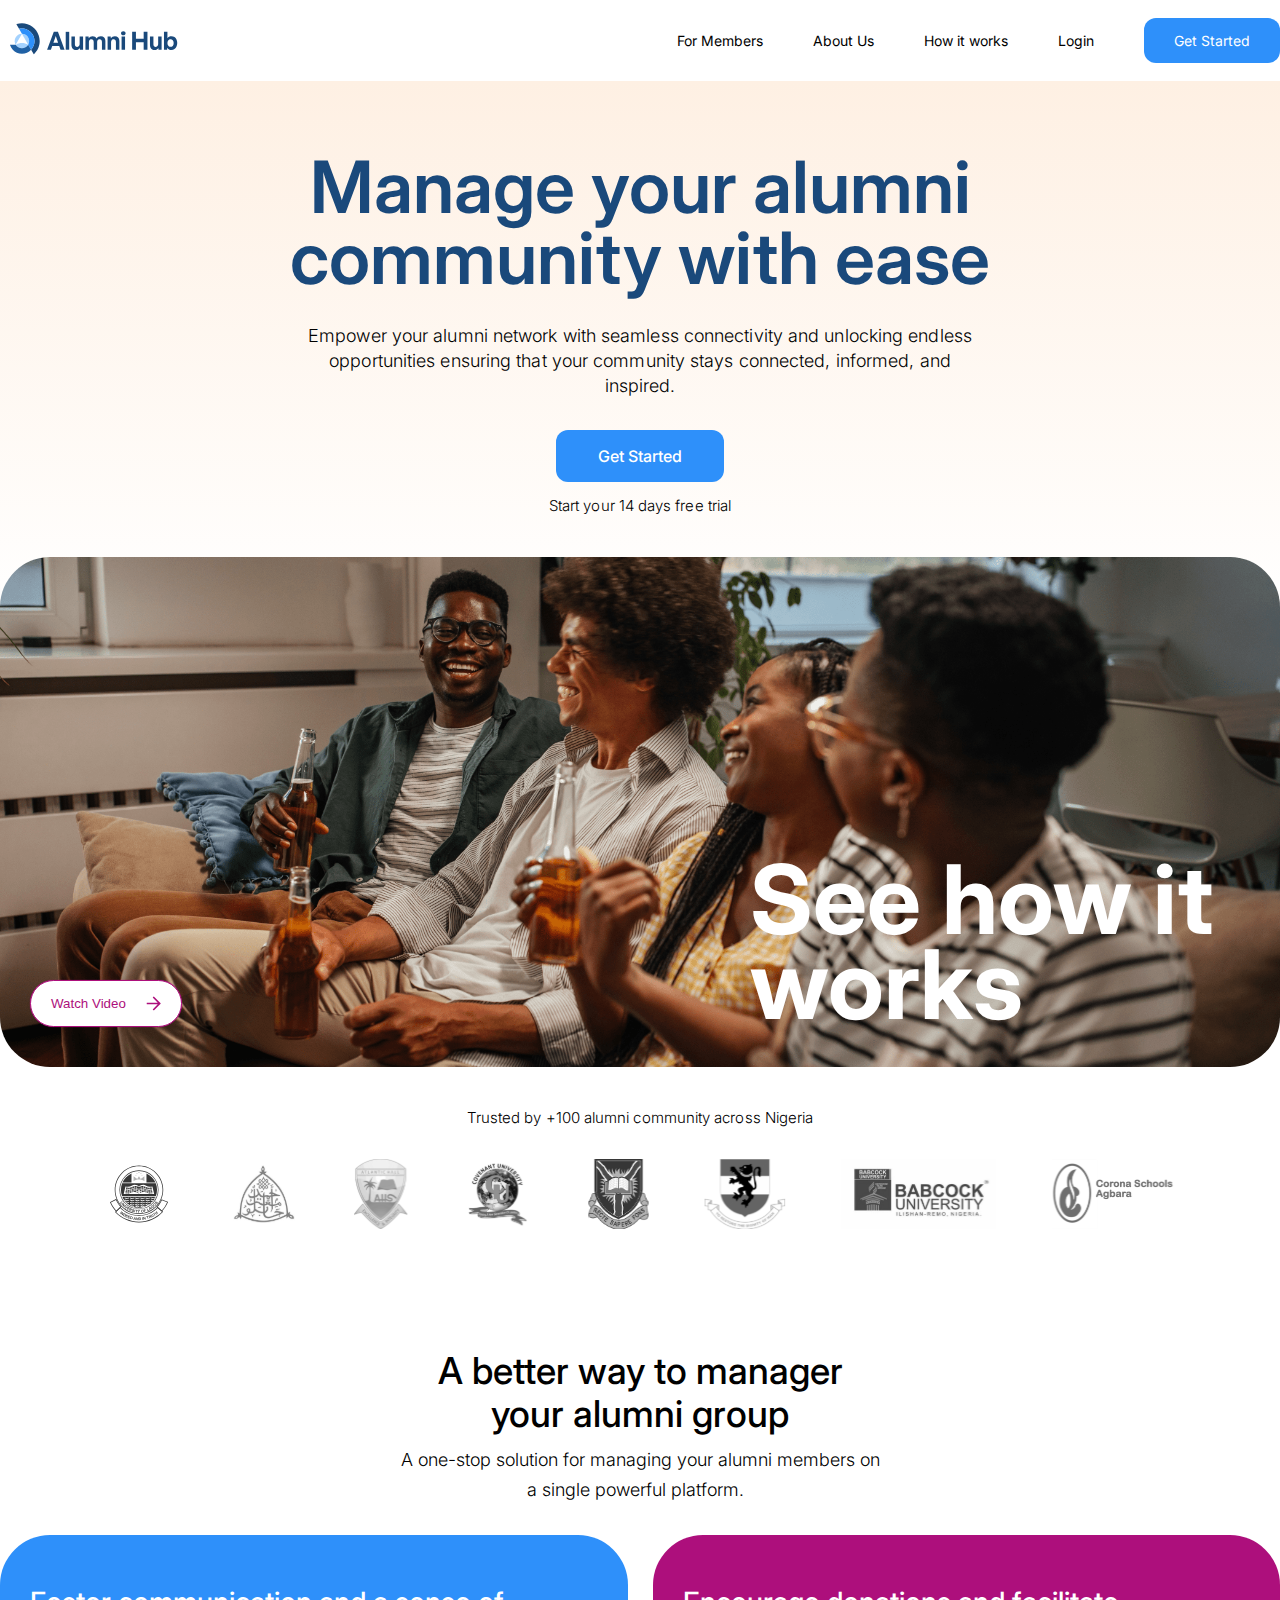
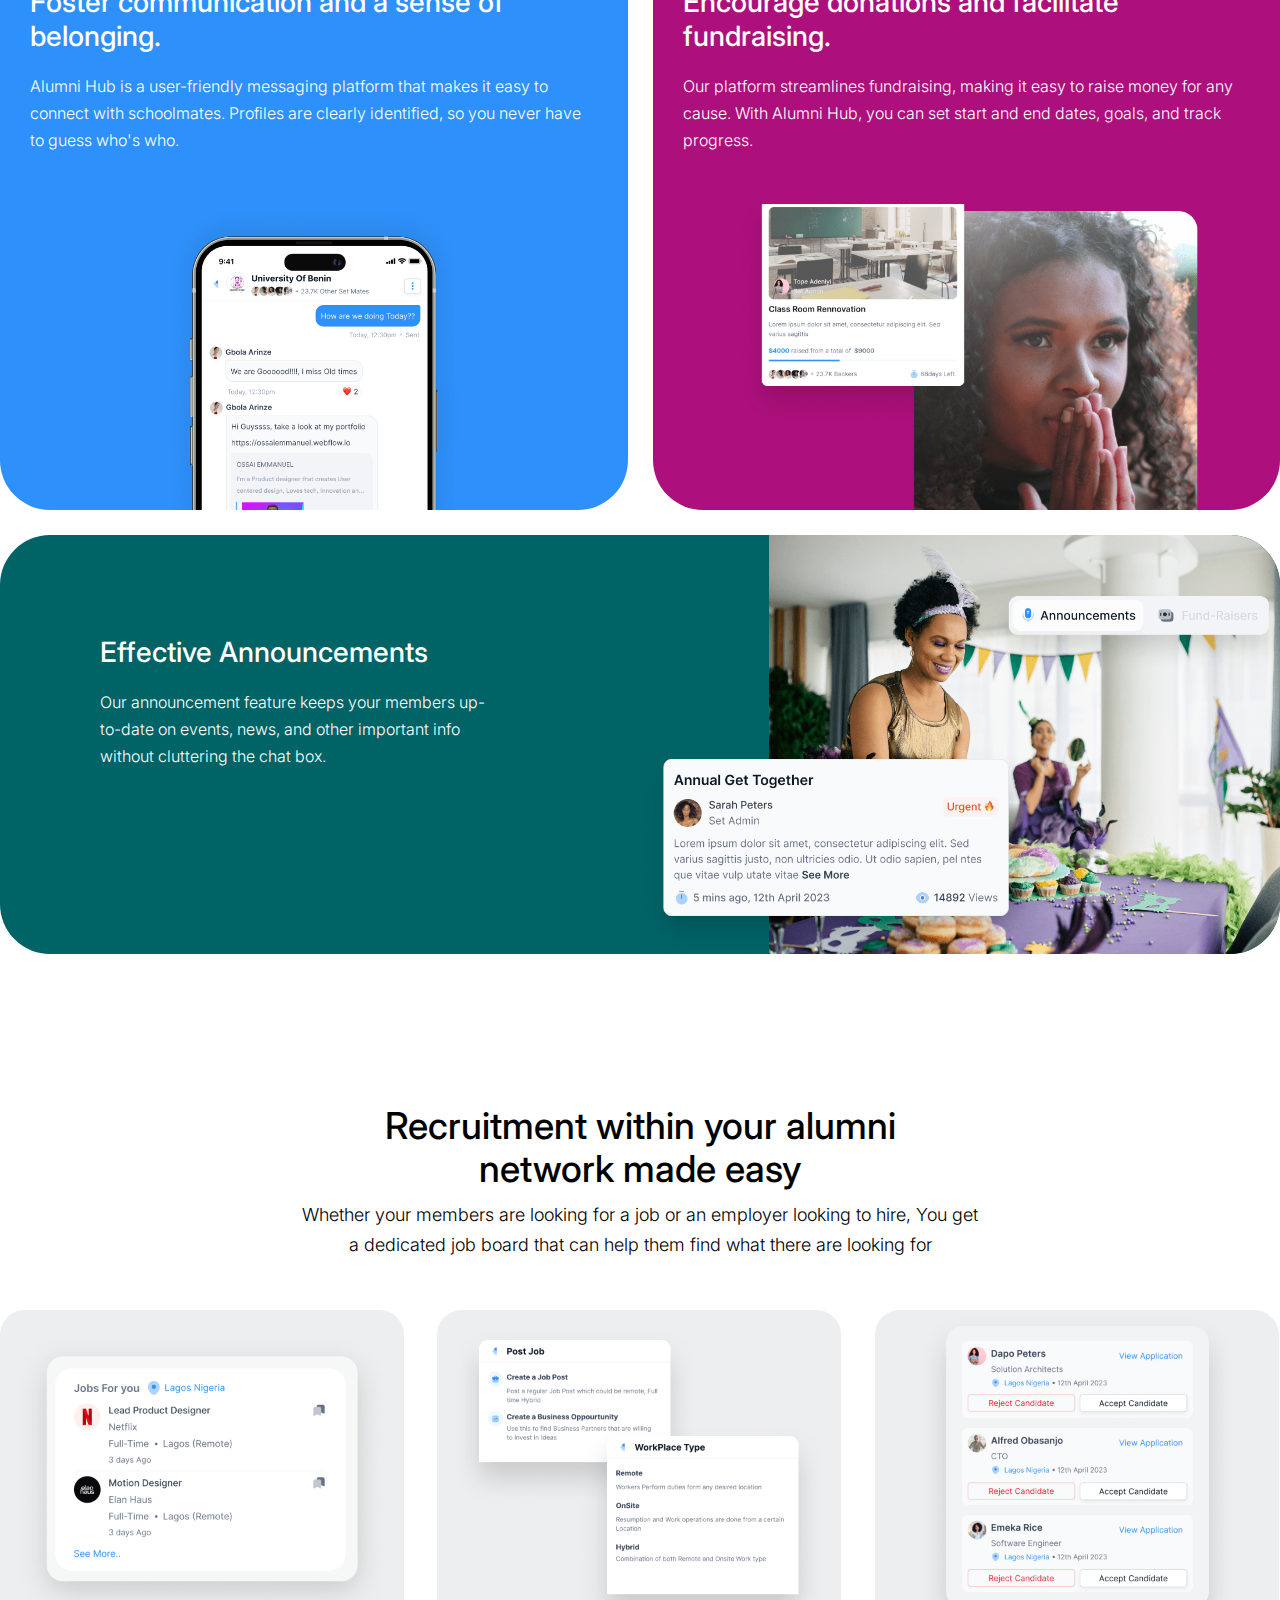
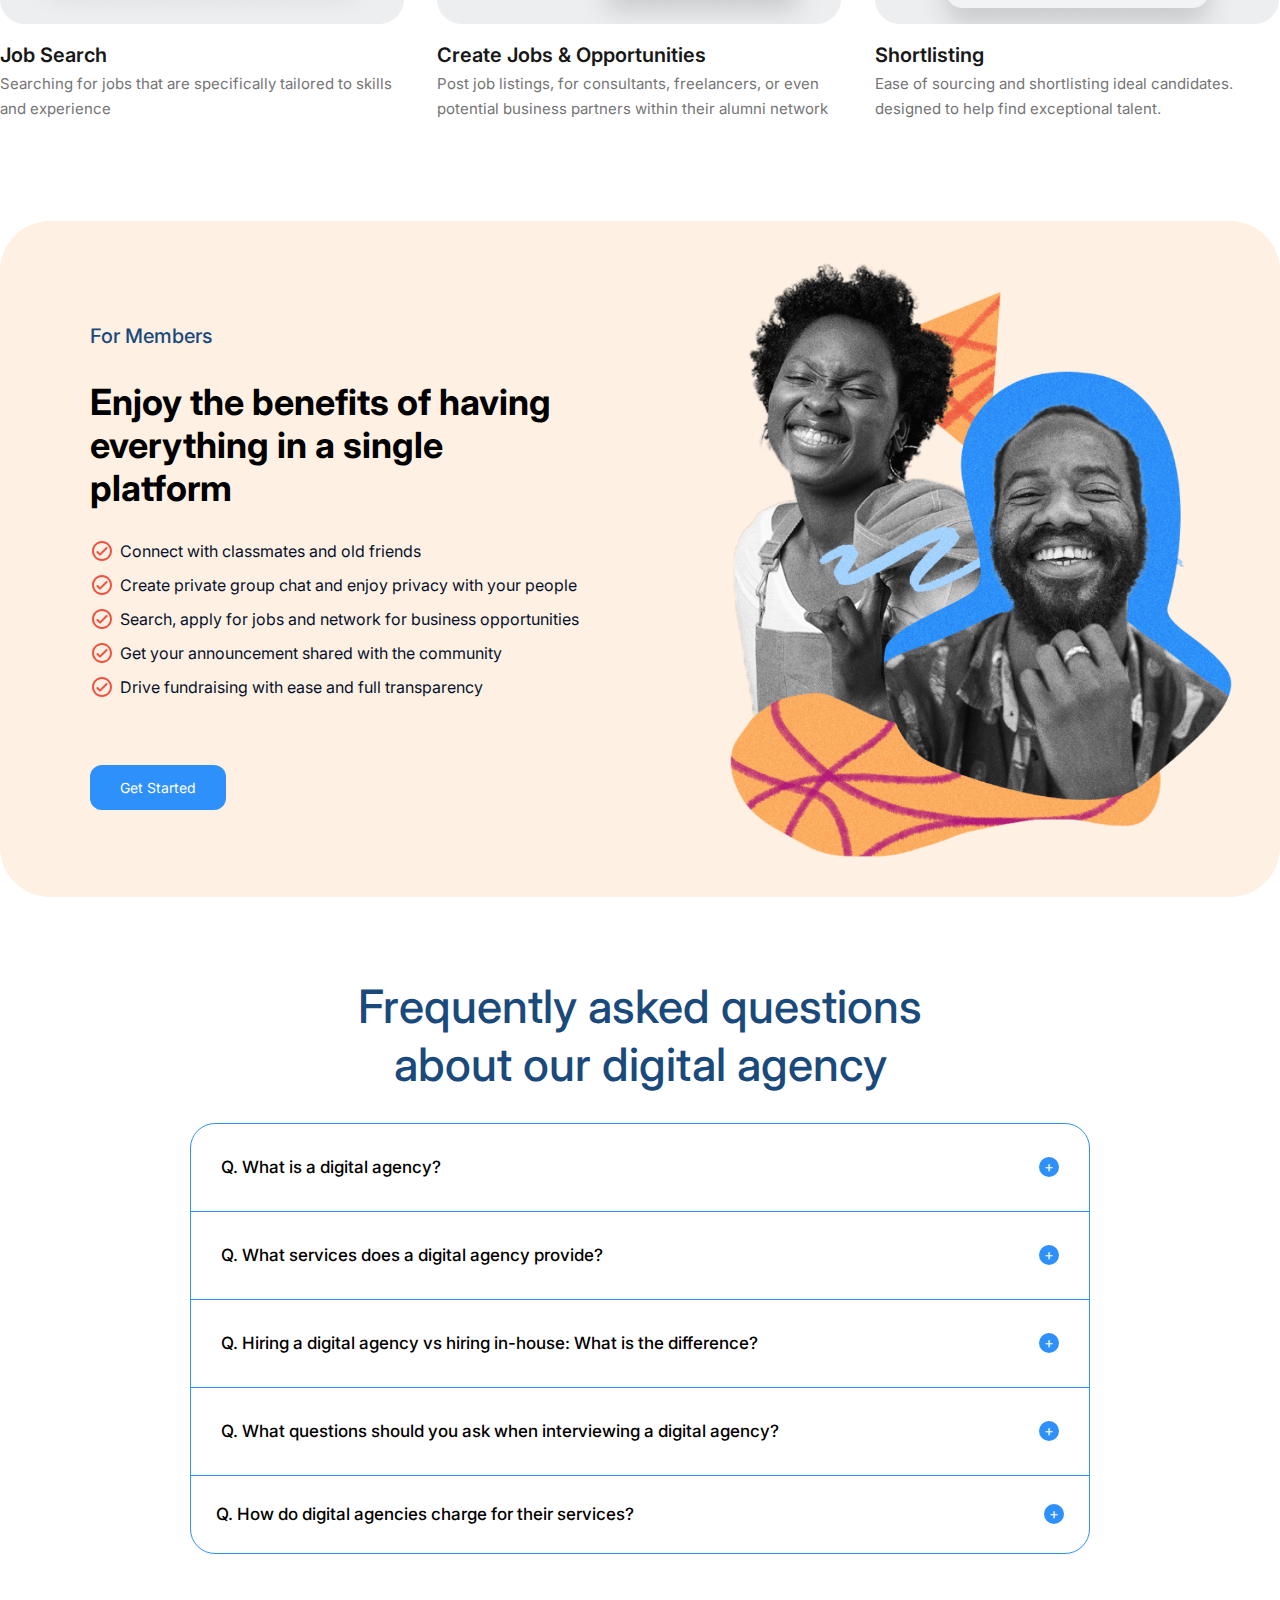
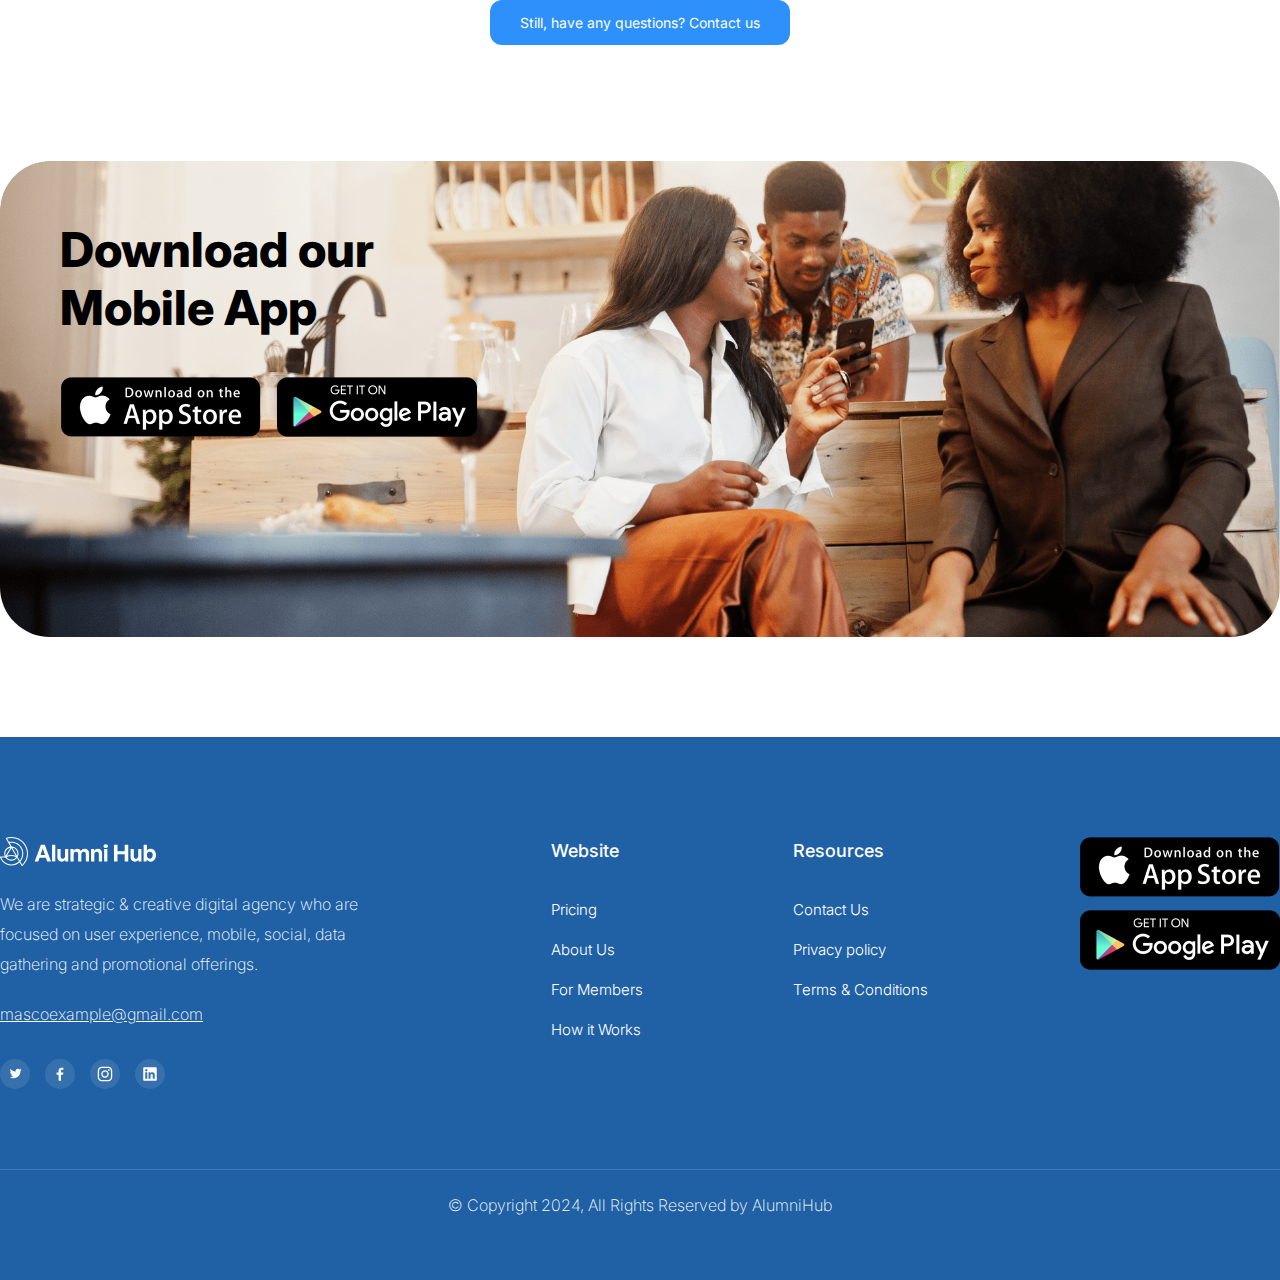
==== index.html @ bb124c1b "first commit" ====
<!DOCTYPE html>
<html lang="en">
  <head>
    <meta charset="UTF-8" />
    <meta name="viewport" content="width=device-width, initial-scale=1.0" />
    <link rel="stylesheet" href="main.css" />

    <!-- Fonts -->
    <link rel="preconnect" href="https://fonts.googleapis.com" />
    <link rel="preconnect" href="https://fonts.gstatic.com" crossorigin />
    <link
      href="https://fonts.googleapis.com/css2?family=Inter:ital,opsz,wght@0,14..32,100..900;1,14..32,100..900&display=swap"
      rel="stylesheet"
    />

    <title>Home | Alumni Hub</title>
  </head>
  <body>
    <!-- Top nav -->
    <nav class="nav-section">
      <div class="center nav">
        <a href="/">
          <img src="./assets/alumni-hub-logo.svg" alt="" />
        </a>

        <div class="nav-links">
          <a href="/for-members.html" class="l l-2">For Members</a>
          <a href="/about.html" class="l l-2">About Us</a>
          <a href="/how.html" class="l l-2">How it works</a>
          <a href="#" class="l l-2">Login</a>
          <a href="/get-started.html" class="l l-1">Get Started</a>
        </div>
      </div>
    </nav>

    <!-- Header -->
    <header class="header-section">
      <div class="center hero">
        <h2 class="h1 text-center max-width-888 mx-auto">
          Manage your alumni community with ease
        </h2>
        <p class="p1 max-width-690 mx-auto text-center mt-30">
          Empower your alumni network with seamless connectivity and unlocking
          endless opportunities ensuring that your community stays connected,
          informed, and inspired.
        </p>
        <div class="text-center mt-50">
          <a href="#" class="l l-1 l-1-md">Get Started</a>
        </div>
        <p class="p2 text-center mt-30">Start your 14 days free trial</p>

        <!-- hero image -->
        <div class="hero-img mt-40">
          <div class="hero-img__bottom">
            <button class="btn-watch">
              Watch Video

              <img src="./assets/arrow-right-icon.svg" alt="" />
            </button>
            <h3 class="h2 max-width-500">See how it works</h3>
          </div>
        </div>

        <!-- Trust section -->
        <p class="p2 text-center mt-40">
          Trusted by +100 alumni community across Nigeria
        </p>

        <div class="alumnis mt-30">
          <img src="./assets/alumni-school-1.svg" alt="" />
          <img src="./assets/alumni-school-2.svg" alt="" />
          <img src="./assets/alumni-school-3.svg" alt="" />
          <img src="./assets/alumni-school-4.svg" alt="" />
          <img src="./assets/alumni-school-5.svg" alt="" />
          <img src="./assets/alumni-school-6.svg" alt="" />
          <img src="./assets/alumni-school-7.svg" alt="" />
          <img src="./assets/alumni-school-8.svg" alt="" />
        </div>
      </div>
    </header>

    <!-- Trust section -->
    <section class="about-section">
      <div class="center about">
        <h4 class="h3 max-width-450 text-center mx-auto">
          A better way to manager your alumni group
        </h4>
        <p class="p3 max-width-480 mt-10 text-center mx-auto">
          A one-stop solution for managing your alumni members on a single
          powerful platform.  
        </p>

        <div class="about__cards-top mt-30">
          <div class="about__card about__card-1">
            <h5 class="h4">Foster communication and a sense of belonging.</h5>
            <p class="p4 mt-20">
              Alumni Hub is a user-friendly messaging platform that makes it
              easy to connect with schoolmates. Profiles are clearly identified,
              so you never have to guess who's who.
            </p>

            <div class="img-container mt-50">
              <img src="./assets/alumni-img-2.png" alt="" />
            </div>
          </div>
          <div class="about__card about__card-2">
            <h5 class="h4">Encourage donations and facilitate fundraising.</h5>
            <p class="p4 mt-20">
              Our platform streamlines fundraising, making it easy to raise
              money for any cause. With Alumni Hub, you can set start and end
              dates, goals, and track progress.
            </p>

            <div class="img-container mt-50">
              <img src="./assets/alumni-img-3.png" alt="" />
            </div>
          </div>
        </div>
        <div class="about__card-3">
          <div class="about__card-3__left">
            <h5 class="h4">Effective Announcements</h5>
            <p class="p4 mt-20 max-width-400">
              Our announcement feature keeps your members up-to-date on events,
              news, and other important info without cluttering the chat box.
            </p>
          </div>
          <div class="img-container">
            <img src="./assets/alumni-ing-4.png" alt="" />
          </div>
        </div>
      </div>
    </section>

    <!-- Recruitment section -->
    <section class="recruitment-section">
      <div class="center">
        <h4 class="h3 max-width-557 text-center mx-auto">
          Recruitment within your alumni network made easy
        </h4>
        <p class="p3 max-width-690 mt-10 text-center mx-auto">
          Whether your members are looking for a job or an employer looking to
          hire, You get a dedicated job board that can help them find what there
          are looking for
        </p>

        <div class="recruitment-options mt-50">
          <div>
            <div class="recruitment-options__image-container">
              <img src="./assets/alumni-img-5.png" alt="" />
            </div>
            <h4 class="h5 mt-15">Job Search</h4>
            <p class="p5">
              Searching for jobs that are specifically tailored to skills and
              experience
            </p>
          </div>
          <div>
            <div class="recruitment-options__image-container">
              <img src="./assets/alumni-img-6.png" alt="" />
            </div>
            <h4 class="h5 mt-15">Create Jobs & Opportunities</h4>
            <p class="p5">
              Post job listings, for consultants, freelancers, or even potential
              business partners within their alumni network
            </p>
          </div>
          <div>
            <div class="recruitment-options__image-container">
              <img src="./assets/alumni-img-7.png" alt="" />
            </div>
            <h4 class="h5 mt-15">Shortlisting</h4>
            <p class="p5">
              Ease of sourcing and shortlisting ideal candidates. designed to
              help find exceptional talent.
            </p>
          </div>
        </div>
      </div>
    </section>

    <!-- For members section -->
    <section class="for-members-section">
      <div class="center for-members">
        <div class="for-members__left">
          <h6 class="h6">For Members</h6>
          <h4 class="h7 max-width-500 mt-30">
            Enjoy the benefits of having everything in a single platform
          </h4>

          <div class="members-actions mt-30">
            <div class="members-action">
              <img src="./assets/img-check-list.svg" alt="" />
              <p class="p6">Connect with classmates and old friends</p>
            </div>
            <div class="members-action">
              <img src="./assets/img-check-list.svg" alt="" />
              <p class="p6">
                Create private group chat and enjoy privacy with your people
              </p>
            </div>
            <div class="members-action">
              <img src="./assets/img-check-list.svg" alt="" />
              <p class="p6">
                Search, apply for jobs and network for business opportunities
              </p>
            </div>
            <div class="members-action">
              <img src="./assets/img-check-list.svg" alt="" />
              <p class="p6">Get your announcement shared with the community</p>
            </div>
            <div class="members-action">
              <img src="./assets/img-check-list.svg" alt="" />
              <p class="p6">
                Drive fundraising with ease and full transparency
              </p>
            </div>
          </div>

          <div class="mt-80">
            <a href="#" class="l l-1">Get Started</a>
          </div>
        </div>
        <div class="members-img-container">
          <img src="./assets/alumni-img-8.png" alt="" />
        </div>
      </div>
    </section>

    <!-- FAQs -->
    <section class="faq-section">
      <div class="center">
        <h4 class="h8 text-center max-width-600 mx-auto">
          Frequently asked questions about our digital agency
        </h4>

        <!-- FAQs -->
        <div class="faqs mt-30">
          <!--  -->
          <div class="faq-item">
            <button class="faq__toggler">
              <span class="faq__toggler-text"
                >Q. What is a digital agency?</span
              >
              <span class="toggler__state">+</span>
            </button>
            <div class="faq__answer mt-15">
              <p class="p7">
                To generate a one-time code, simply tap on the Guests icon,
                which will redirect you to the Guest screen. Fill in the details
                for your one-time invite and select the “Generate Access Code”
                button.
              </p>
            </div>
          </div>
          <!--  -->
          <div class="faq-item">
            <button class="faq__toggler">
              <span class="faq__toggler-text"
                >Q. What services does a digital agency provide?</span
              >
              <span class="toggler__state">+</span>
            </button>
            <div class="faq__answer mt-15">
              <p class="p7">
                To generate a one-time code, simply tap on the Guests icon,
                which will redirect you to the Guest screen. Fill in the details
                for your one-time invite and select the “Generate Access Code”
                button.
              </p>
            </div>
          </div>

          <!--  -->
          <div class="faq-item">
            <button class="faq__toggler">
              <span class="faq__toggler-text"
                >Q. Hiring a digital agency vs hiring in-house: What is the
                difference?</span
              >
              <span class="toggler__state">+</span>
            </button>
            <div class="faq__answer mt-15">
              <p class="p7">
                To generate a one-time code, simply tap on the Guests icon,
                which will redirect you to the Guest screen. Fill in the details
                for your one-time invite and select the “Generate Access Code”
                button.
              </p>
            </div>
          </div>

          <!--  -->
          <div class="faq-item">
            <button class="faq__toggler">
              <span class="faq__toggler-text"
                >Q. What questions should you ask when interviewing a digital
                agency?</span
              >
              <span class="toggler__state">+</span>
            </button>
            <div class="faq__answer mt-15">
              <p class="p7">
                To generate a one-time code, simply tap on the Guests icon,
                which will redirect you to the Guest screen. Fill in the details
                for your one-time invite and select the “Generate Access Code”
                button.
              </p>
            </div>
          </div>

          <!--  -->
          <div class="faq-item">
            <button class="faq__toggler">
              <span class="faq__toggler-text"
                >Q. How do digital agencies charge for their services?</span
              >
              <span class="toggler__state">+</span>
            </button>
            <div class="faq__answer mt-15">
              <p class="p7">
                To generate a one-time code, simply tap on the Guests icon,
                which will redirect you to the Guest screen. Fill in the details
                for your one-time invite and select the “Generate Access Code”
                button.
              </p>
            </div>
          </div>
        </div>

        <div class="mt-60 text-center">
          <a href="#" class="l l-1"> Still, have any questions? Contact us</a>
        </div>
      </div>
    </section>

    <!-- Download app section -->
    <section class="download-app__section">
      <div class="center download-app">
        <h3 class="h9 max-width-400">Download our Mobile App</h3>
        <div class="download-app__icons mt-40">
          <img src="./assets/apple-store-img.png" alt="" />
          <img src="./assets/play-store-img.png" alt="" />
        </div>
      </div>
    </section>

    <!-- Footer -->
    <footer class="footer">
      <div class="center">
        <div class="footer-layout">
          <div>
            <img src="./assets/alumni-hub-logo-white.svg" alt="" />

            <p class="p8 max-width-400 mt-20 mb-20">
              We are strategic & creative digital agency who are focused on user
              experience, mobile, social, data gathering and promotional
              offerings.
            </p>

            <a href="#" class="p8 max-width-400 mt-20">
              mascoexample@gmail.com
            </a>

            <div class="footer-socials mt-30">
              <div class="footer-social">
                <img src="./assets/logo-twitter.svg" alt="" />
              </div>
              <div class="footer-social">
                <img src="./assets/logo-fb.svg" alt="" />
              </div>
              <div class="footer-social">
                <img src="./assets/logo-instagram.svg" alt="" />
              </div>
              <div class="footer-social">
                <img src="./assets/logo-linkedIn.svg" alt="" />
              </div>
            </div>
          </div>
          <div>
            <h5 class="h10">Website</h5>

            <div class="footer-links mt-30">
              <a href="#" class="l l-3">Pricing</a>
              <a href="/about.html" class="l l-3">About Us</a>
              <a href="/for-members.html" class="l l-3">For Members</a>
              <a href="/how.html" class="l l-3">How it Works</a>
            </div>
          </div>
          <div>
            <h5 class="h10">Resources</h5>

            <div class="footer-links mt-30">
              <a href="#" class="l l-3">Contact Us</a>
              <a href="/privacy.html" class="l l-3">Privacy policy</a>
              <a href="/terms.html" class="l l-3">Terms & Conditions</a>
            </div>
          </div>
          <div>
            <img src="./assets/apple-store-img.png" alt="" /> <br />
            <img src="./assets/play-store-img.png" alt="" class="mt-10" />
          </div>
        </div>

        <div class="footer-bottom">
          <p class="p8 text-center">
            © Copyright 2024, All Rights Reserved by AlumniHub
          </p>
        </div>
      </div>
    </footer>

    <!-- Import jQuery from a CDN before any custom scripts -->
    <script src="https://code.jquery.com/jquery-3.6.0.min.js"></script>
    <script src="./main.js"></script>
  </body>
</html>
---- main.css ----
/* Reset */
*,
*::before,
*::after {
  margin: 0;
  padding: 0;
  box-sizing: inherit;
  scroll-behavior: smooth;
}

html {
  font-size: 62.5%;
  scrollbar-width: none;
  -ms-overflow-style: none;

  ::-webkit-scrollbar {
    display: none;
  }
  ::-webkit-scrollbar-thumb {
    display: none;
  }
}

body {
  box-sizing: border-box;
  background-color: var(--color-bg);
}

/* Variables */
:root {
  /* -- layouts */
  --max-row-width: 130rem;
  --max-row-width-2: 90rem;

  /* -- colors */
  --color-black: #000000;
  --color-white: #ffffff;

  --color-1: #2e90fa;
  --color-2: #006366;
  --color-3: #1a497b;
  --color-4: #ad0f7c;
  --color-5: #171717;
  --color-6: #757575;
  --color-6: #757575;
  --color-7: #fef0e3;
  --color-8: #06122c;
  --color-9: #2061a5;
  --color-10: #3671ae;
  --color-11: #17191c;
  --color-12: #0a102f;
}

/* Utilities */
.max-width-1000 {
  max-width: 100rem;
}
.max-width-888 {
  max-width: 88.8rem;
}
.max-width-800 {
  max-width: 80rem;
}
.max-width-690 {
  max-width: 69rem;
}
.max-width-650 {
  max-width: 65rem;
}
.max-width-600 {
  max-width: 60rem;
}
.max-width-557 {
  max-width: 55.7rem;
}
.max-width-530 {
  max-width: 53rem;
}
.max-width-520 {
  max-width: 52rem;
}
.max-width-500 {
  max-width: 50rem;
}
.max-width-480 {
  max-width: 48rem;
}
.max-width-450 {
  max-width: 45rem;
}
.max-width-400 {
  max-width: 40rem;
}
.max-width-369 {
  max-width: 36.9rem;
}
.max-width-350 {
  max-width: 35rem;
}
.max-width-300 {
  max-width: 30rem;
}

/* Texts */
/* -- text alignments */
.text-center {
  text-align: center;
}

/* Displays */
.display-block {
  display: block;
}

/* Margins */
/* -- margin tops */
.my-40 {
  margin-block: 4rem;
}

/* -- margin tops */
.mt-80 {
  margin-top: 8rem;
}
.mt-60 {
  margin-top: 6rem;
}
.mt-50 {
  margin-top: 5rem;
}
.mt-40 {
  margin-top: 4rem;
}
.mt-30 {
  margin-top: 3rem;
}
.mt-25 {
  margin-top: 2.5rem;
}
.mt-20 {
  margin-top: 2rem;
}
.mt-15 {
  margin-top: 1.5rem;
}
.mt-10 {
  margin-top: 1rem;
}
.mt-7 {
  margin-top: 0.7rem;
}
.mt-5 {
  margin-top: 1.5rem;
}

/* -- margin bottoms */
.mb-50 {
  margin-bottom: 5rem;
}
.mb-40 {
  margin-bottom: 4rem;
}
.mb-35 {
  margin-bottom: 3.5rem;
}
.mb-20 {
  margin-bottom: 2rem;
}
.mb-10 {
  margin-bottom: 1rem;
}
.mb-7 {
  margin-bottom: 0.7rem;
}

/* -- margin sides */
.mx-auto {
  margin-inline: auto;
}

/* Layout */
.center {
  margin-inline: auto;
  max-width: var(--max-row-width);
}
.center-2 {
  margin-inline: auto;
  max-width: var(--max-row-width-2);
}
@media (width <= 78.125em) {
  /* 1250px */
  .center {
    padding-left: 2rem;
    padding-right: 2rem;
  }
  .center-2 {
    padding-left: 2rem;
    padding-right: 2rem;
  }
}

/* Typography */
body {
  font-weight: 500;
  font-size: 1.6rem;
  font-style: normal;
  line-height: 1.7rem;
  font-optical-sizing: auto;
  font-family: "Inter", serif;
}
/* -- links */
/* Headings */
.h1 {
  /* font-family: General Sans; */
  font-size: 7.2rem;
  font-weight: 600;
  line-height: 7.1rem;
  color: var(--color-3);
}
.h2 {
  /* font-family: General Sans; */
  font-size: 9.6rem;
  font-weight: 700;
  line-height: 8.5rem;
  color: var(--color-white);
}
.h3 {
  font-size: 3.7rem;
  font-weight: 500;
  line-height: 4.3rem;
  color: var(--color-black);
}
.h4 {
  font-size: 2.8rem;
  font-weight: 500;
  line-height: 3.4rem;
  color: var(--color-white);
}
.h5 {
  font-size: 2rem;
  font-weight: 600;
  line-height: 3.2rem;
  color: var(--color-5);
}
.h6 {
  font-size: 2rem;
  font-weight: 500;
  line-height: 3rem;
  color: var(--color-3);
}
.h7 {
  font-size: 3.6rem;
  font-weight: 700;
  line-height: 4.27rem;
}
.h8 {
  font-size: 4.6rem;
  font-weight: 500;
  line-height: 5.8rem;
  color: var(--color-3);
}
.h9 {
  font-size: 48px;
  font-weight: 800;
  line-height: 5.8rem;
}
.h10 {
  font-size: 1.8rem;
  font-weight: 500;
  line-height: 2.8rem;
  color: var(--color-white);
}
.h11 {
  font-size: 2rem;
  font-weight: 300;
  line-height: 3rem;
  color: var(--color-7);
}
.h12 {
  font-size: 6.4rem;
  font-weight: 600;
  line-height: 7.15rem;
  color: var(--color-white);
  position: relative;

  &::after {
    position: absolute;
    content: url("./assets/cookie-icon.png");
    right: 0;
    bottom: 0%;
  }
}
.h13 {
  font-size: 4rem;
  font-weight: 500;
  line-height: 5rem;
}
.h14 {
  font-size: 3.5rem;
  font-weight: 500;
  line-height: 5rem;
}
.h15 {
  font-size: 1.6rem;
  font-weight: 500;
  line-height: 3rem;
  color: var(--color-12);
}
.h16 {
  font-size: 4rem;
  font-weight: 400;
  line-height: 5rem;
  color: var(--color-white);
}
.h17 {
  font-size: 1.7rem;
  font-weight: 500;
  line-height: 2.5rem;
  color: #1e1e1e;
}
.h18 {
  font-size: 4.5rem;
  font-weight: 600;
  line-height: 4.5rem;
  color: #1a497b;
}
.h19 {
  font-size: 4.5rem;
  font-weight: 600;
  line-height: 5.5rem;
}
.h20 {
  font-size: 4.8rem;
  font-weight: 700;
  line-height: 7.12rem;
}
.h21 {
  font-size: 2rem;
  font-weight: 400;
  line-height: 3.1rem;

  color: #fef0e3;
}
.h22 {
  font-size: 6.4rem;
  font-weight: 700;
  line-height: 6.5rem;
  color: #ffffff;
}
.h23 {
  font-size: 4.4rem;
  font-weight: 600;
  line-height: 5.2rem;
  color: #202329;
}
.h24 {
  font-size: 1.7rem;
  font-weight: 500;
  line-height: 2.42rem;
}

/* Paragraphs */
.p1 {
  font-size: 1.8rem;
  font-weight: 300;
  line-height: 2.5rem;
  letter-spacing: 0.005em;
  color: var(--color-black);
}

.p2 {
  font-size: 1.5rem;
  font-weight: 300;
  line-height: 2.2rem;
  letter-spacing: 0.005em;
  color: var(--color-black);
}
.p3 {
  font-size: 1.8rem;
  font-weight: 300;
  line-height: 3rem;
  color: var(--color-black);
}
.p4 {
  font-size: 1.6rem;
  font-weight: 300;
  line-height: 2.7rem;
  color: var(--color-white);
}
.p5 {
  font-size: 1.5rem;
  font-weight: 400;
  line-height: 2.5rem;
  color: var(--color-6);
}
.p6 {
  font-size: 1.6rem;
  font-weight: 400;
  line-height: 2.2rem;
  color: var(--color-8);
}
.p7 {
  font-size: 1.6rem;
  font-weight: 300;
  line-height: 3rem;
}
.p8 {
  font-size: 1.6rem;
  font-weight: 200;
  line-height: 3rem;
  color: var(--color-white);
}

.p9 {
  font-size: 18px;
  font-weight: 300;
  line-height: 3rem;
  color: var(--color-11);
}

.p10 {
  font-size: 1.5rem;
  font-weight: 300;
  line-height: 2.5rem;
  color: var(--color-12);
}
.p11 {
  font-size: 1.8rem;
  font-weight: 300;
  line-height: 3rem;
  color: var(--color-white);
}
.p12 {
  font-size: 1.5rem;
  font-weight: 300;
  line-height: 2.5rem;
}
.p13 {
  font-size: 1.8rem;
  font-weight: 200;
  line-height: 3rem;

  color: var(--color-white);
}

.p14 {
  font-size: 1.6rem;
  font-weight: 300;
  line-height: 2.42rem;
}

/* Links */
.l {
  text-decoration: none;
  color: var(--color-black);
  cursor: pointer;
}

.l-1 {
  color: var(--color-white);
  background-color: var(--color-1);
  border-radius: 1.2rem;
  padding: 1.4rem 3rem;
  font-size: 1.4rem;
  font-weight: 400;

  &.l-1-md {
    font-size: 1.6rem;
    font-weight: 500;
    padding: 1.6rem 4.2rem;
  }
}

.l-2 {
  font-size: 1.4rem;
  font-weight: 400;
  color: var(--color-black);
  transition: 0.4s;

  &:hover {
    color: var(--color-2);
  }

  &.active {
    color: var(--color-2);
  }
}

.l-3 {
  font-size: 1.5rem;
  font-weight: 300;
  line-height: 3rem;
  color: var(--color-white);
}

/* @media (width <= 65.31em) {
  .hero-image-container {
    max-width: 41.6rem;
    max-height: 30rem;
  }
} */

/* App styles */
/* Sections */
.nav-section {
  background-color: var(--color-white);
  padding-block: 0.1rem;
}

.header-section {
  background: linear-gradient(
    180deg,
    #fef0e3 0%,
    rgba(254, 240, 227, 0) 44.18%
  );
  padding-block: 7rem;
}

.about-section {
  padding-block: 5rem;
}

.recruitment-section {
  padding-block: 10rem;
}

.for-members-section {
  padding-bottom: 8rem;
}

.faq-section {
  padding-bottom: 8rem;
}

.download-app__section {
  padding-top: 5rem;
  padding-bottom: 10rem;
}

.footer {
  padding-top: 10rem;
  background-color: var(--color-9);
}

/* About page */
.abour-header {
  padding-block: 8rem;
  padding-bottom: 0;
  background: linear-gradient(251.37deg, #2e90fa 25.51%, #1a497b 83.05%);
}

.vision-section {
  padding-block: 8rem;

  background-image: url("./assets/vision-bg-image.png");
  /* background-size: contain; */
  background-size: 79.1rem 43.7rem;
  background-position: bottom right;
  background-repeat: no-repeat;
}

.core-section {
  background-color: var(--color-7);
  padding: 10rem;
}

.contact-section {
  padding-block: 10rem;
}

/* Sections */

/* Nav */
.nav {
  display: flex;
  align-items: center;
  justify-content: space-between;
  margin-block: 1.7rem;
}

.nav-links {
  display: flex;
  align-items: center;
  gap: 5rem;
}

/* Header */
.hero {
}

.hero-img {
  border-radius: 5rem;
  padding: 30rem 3rem 4rem;

  background-image: url("./assets/alumni-img-1.png");
  background-size: cover;
  background-position: top center;
  background-repeat: no-repeat;

  display: flex;
  flex-direction: column;
  align-items: flex-end;
}

.hero-img__bottom {
  display: flex;
  align-items: flex-end;
  justify-content: space-between;

  width: 100%;
}

.btn-watch {
  display: flex;
  align-items: center;
  gap: 2rem;
  padding: 1.5rem 2rem;
  border: 1px solid var(--color-4);
  box-shadow: 0px 0px 1px 0px var(--color-4);
  background-color: var(--color-white);
  border-radius: 4.6rem;
  color: var(--color-4);
  cursor: pointer;
}

.alumnis {
  display: flex;
  align-items: center;
  justify-content: center;
  gap: 5.5rem;
}

/* about section styles */
.about__cards-top {
  display: grid;
  grid-template-columns: repeat(2, 1fr);
  grid-gap: 2.5rem;
}

.about__card {
  padding: 5rem 3rem 0;
  border-radius: 5rem;
}

.about__card-1 {
  background-color: var(--color-1);

  .img-container {
    max-width: 30rem;
    height: auto;
    margin-inline: auto;

    img {
      width: 100%;
      height: 100%;
      object-fit: cover;
      margin-bottom: -3px;
    }
  }
}

.about__card-2 {
  background-color: var(--color-4);

  .img-container {
    max-width: 46.4rem;
    height: 306.11px;
    margin-inline: auto;

    img {
      width: 100%;
      height: 100%;
      object-fit: cover;
      /* margin-bottom: -3px; */
    }
  }
}

.about__card-3 {
  border-radius: 5rem;
  background-color: var(--color-2);
  margin-top: 2.5rem;
  overflow: hidden;

  display: grid;
  grid-template-columns: repeat(2, 1fr);

  .img-container {
    /* max-width: 59.9rem; */
    max-height: 48.9rem;
    margin-inline: auto;

    img {
      width: 100%;
      height: 100%;
      object-fit: cover;
      /* margin-bottom: -3px; */
    }
  }
}

.about__card-3__left {
  padding: 10rem;
}

.recruitment-options {
  display: grid;
  grid-template-columns: repeat(3, 1fr);
  grid-gap: 3.2rem;
}

.recruitment-options__image-container {
  max-width: 40.4rem;
  max-height: 31.4rem;

  img {
    width: 100%;
    height: 100%;
    object-fit: cover;
  }
}

.for-members {
  background-color: var(--color-7);
  padding: 3rem;
  border-radius: 5rem;

  display: flex;
  align-items: center;
  justify-content: space-between;
}

.for-members__left {
  padding-left: 6rem;
}

.members-img-container {
  max-width: 569px;
  max-height: 616px;

  img {
    width: 100%;
    height: 100%;
    object-fit: cover;
  }
}

.members-actions {
  display: flex;
  flex-direction: column;
  gap: 1rem;
}

.members-action {
  display: flex;
  align-items: center;
  gap: 0.6rem;
}

/* FAQs */
.faqs {
  display: flex;
  flex-direction: column;

  border: 0.5px solid var(--color-1);
  border-radius: 2.5rem;
  overflow: hidden;

  max-width: 90rem;
  margin-inline: auto;
}

.faq-item {
  padding: 2.5rem;
}
.faq-item:not(:last-child) {
  border-bottom: 0.5px solid var(--color-1);
  padding: 3rem;
}

.faq__toggler {
  display: flex;
  align-items: center;
  justify-content: space-between;
  width: 100%;

  border: none;
  /* padding: 2rem 2.4rem; */
  background-color: transparent;
  border-radius: 0.8rem;
  cursor: pointer;
  line-height: 2.7rem;

  font-family: inherit;
  font-size: 1.7rem;
  font-weight: 500;

  color: #000000;
  text-align: left;
}

.faq__toggler span:first-child {
  text-align: left;
}

.faq__toggler span:nth-child(2) {
  /* font-size: 2rem;
  font-weight: 600; */
}

.toggler__state {
  background-color: var(--color-1);
  color: var(--color-white);
  border-radius: 2rem;
  width: 2rem;
  height: 2rem;
  display: grid;
  place-items: center;

  font-size: 1.5rem;
  font-weight: 400;
  line-height: 0;
}

.faq__answer {
}

.download-app {
  border-radius: 5rem;
  padding: 6rem;

  background-image: url("./assets/alumni-img-9.png");
  background-size: cover;
  background-position: top center;
  background-repeat: no-repeat;

  padding-bottom: 20rem;
}

.download-app__icons {
  display: flex;
  align-items: center;
  gap: 1.5rem;
}

.footer-layout {
  display: flex;
  justify-content: space-between;
  padding-bottom: 8rem;
}

.footer-socials {
  display: flex;
  gap: 1.5rem;
}

.footer-social {
  display: grid;
  place-items: center;
  width: 3rem;
  height: 3rem;
  border-radius: 50%;
  background-color: var(--color-10);
}

.footer-links {
  display: flex;
  flex-direction: column;
  gap: 1rem;
}

.footer-bottom {
  border-top: 1px solid rgba(255, 255, 255, 0.148);
  padding-block: 2rem;
  padding-bottom: 6rem;
}

/* About page */
.about-header--layout {
  display: flex;
  /* align-items: center; */
  justify-content: space-between;
  gap: 8rem;
}

.about-header__left {
  padding-left: 7rem;
  padding-top: 10rem;
}

.about-header-img {
  flex-basis: 76.1rem;
  height: auto;

  img {
    width: 100%;
    height: 100%;
    object-fit: cover;
  }
}

.core-values {
  display: grid;
  grid-template-columns: repeat(3, 1fr);
  justify-content: space-between;
  grid-gap: 5rem;
}

.core-value {
  display: flex;
  gap: 2.4rem;

  img {
    width: 6rem;
    height: 6rem;
    flex-shrink: 0;
  }
}

.contact--layout {
  display: flex;
  align-items: center;
  justify-content: center;
  gap: 10rem;
}

.contact-items {
  display: flex;
  flex-direction: column;
  gap: 5rem;
}

.contact-item {
  display: flex;
  gap: 2.5rem;
  align-items: flex-start;

  img {
    width: 4.5rem;
    height: 4.5rem;
  }
}

.form-container {
  border: 2px solid #0a102f80;
  border-radius: 1rem;
  padding: 4rem;
  flex-basis: 53.6rem;
}

.form-ele {
  display: flex;
  flex-direction: column;
  gap: 2rem;
}

.form-input {
  padding-block: 1.5rem;
  border: none;
  border-bottom: 1px dashed #0a102f3e;

  font-family: inherit;
  font-size: 1.5rem;
  font-weight: 300;

  color: rgba(0, 0, 0, 0.783);
  resize: none;
}

.form-input::placeholder {
  font-family: inherit;
  font-size: 1.5rem;
  font-weight: 300;

  color: rgba(0, 0, 0, 0.497);
}

.form-input:active,
.form-input:focus {
  outline: none;
  border-top: none;
  border-right: none;
  border-left: none;
}

.btn-submit {
  background-color: #2e90fa;
  color: #ffffff;
  border: none;
  padding: 1.8rem;
  border-radius: 1.2rem;
}

.engage-section {
  padding-block: 10rem;
}

.engage {
  background-color: #ad0f7c;
  padding: 6rem 10rem;
  border-radius: 5rem;

  display: flex;
  justify-content: center;
  gap: 4rem;
}

.engage-img-container {
  flex-basis: 27.9rem;
  max-height: 29.1;

  img {
    object-fit: cover;
    width: 100%;
    height: 100%;
  }
}

/* How it works */
.how-header {
  background-color: #fef0e3;
  padding-top: 8.5rem;
  padding-bottom: 2.5rem;

  background-image: url("./assets/how-header-img.png");
  background-repeat: no-repeat;
  background-size: 33.6rem 22.2rem;
  background-position: bottom right;
}

.how-header-content {
  display: flex;
  /* align-items: center; */
  justify-content: center;
  gap: 2rem;
}

.how-header__img-box {
  flex-basis: 51.4rem;
  max-height: 51.1rem;

  img {
    width: 100%;
    height: 100%;
  }
}

.how-header-content__right {
  padding-top: 12rem;
}

.how-section-two {
  padding-block: 12rem;

  background-image: url("./assets/how-img--2.png");
  background-repeat: no-repeat;
  background-size: cover;
  background-position: top center;

  display: flex;
  align-items: center;
  justify-content: flex-end;
}

.how-to-two {
  background-color: #ffffff;
  padding: 7rem;
  padding-bottom: 4rem;
  border-radius: 2rem 0 0 2rem;
}

.how-to-two__bottom {
  display: flex;
  justify-content: flex-end;

  img {
    max-width: 8rem;
    max-height: 8rem;
  }
}

.section__how-to-3 {
  padding-block: 8rem;

  background-image: url("./assets/how-img-4.png");
  background-repeat: no-repeat;
  background-size: 13rem 20.3rem;
  background-position: center left;
}

.how-to-3__layout {
  display: flex;
  align-items: center;
  justify-content: center;
}

.how-to-3__img-box {
  flex-basis: 70rem;
  max-height: 52.4rem;

  img {
    height: 100%;
    width: 100%;
    object-fit: cover;
  }
}

.section__how-to-4 {
  padding-top: 4.5rem;
  background-color: #a4d2fe;

  background-image: url("./assets/how-to-img--6.png");
  background-repeat: no-repeat;
  background-size: 18.2rem 18.9rem;
  background-position: top 3rem right 8rem;
}

.how-to-4__img-box {
  flex-basis: 42.5rem;
  max-height: 36.2rem;

  img {
    height: 100%;
    width: 100%;
    object-fit: cover;
  }
}

.section__alumni-comm {
  background-color: #ffffff;
  padding-block: 11rem;

  background-image: url("./assets/img--2.png");
  background-repeat: no-repeat;
  background-size: 12.811rem 12.58rem;
  background-position: bottom 3rem right 8rem;
}

/* Get started page */
.get-started-body {
  background-color: #fef0e3;
}

.started-layout {
  display: flex;
  /* align-items: center; */
  /* align-items: flex-end; */
  gap: 7rem;

  height: calc(100vh - 4.5rem);

  /* background-image: url("./assets/started-img.png");
  background-repeat: no-repeat;
  background-size: 59.4rem 71.5rem;
  background-position: bottom left; */

  padding-top: 7rem;
}

.started-img {
  max-width: 59.4rem;
  max-height: 71.5rem;

  img {
    height: 100%;
    width: 100%;
    object-fit: cover;
  }
}

.started-form {
  flex-basis: 59.3rem;
  padding: 5rem 7rem;
  background-color: #ffffff;
  border-radius: 5rem 5rem 0 0;
}

/* For members */

.for-members-body {
  background-color: #006366;
}

.for-members__section {
  display: grid;
  grid-template-columns: repeat(2, 1fr);
  height: calc(100vh - 4.5rem);
  background-color: #006366;
}

.for-members__img-box {
  img {
    height: 100%;
    width: 100%;
    object-fit: cover;
  }
}

.for-members__right {
  display: flex;
  flex-direction: column;
  align-items: center;
  /* justify-content: center; */
  padding-top: 25rem;
}

.for-member__inputs {
  display: flex;
  align-items: center;
  gap: 1.2rem;
}

.for-member__input__wrapper {
  background-color: #ffffff;
  border-radius: 1.2rem;
  padding: 1.5rem 2.5rem;

  display: flex;
  justify-content: center;
}

.for-member__input {
  background-color: #ffffff;
  /* border-radius: 1.2rem;
  padding: 1.5rem 3rem; */
  padding-right: 2.5rem;

  font-family: inherit;

  border: none;
  outline: none;

  font-weight: 300;
}

.for-member__input:active,
.for-member__input:focus {
  border: none;
  outline: none;
}

.section-md {
  padding-block: 10rem;
}
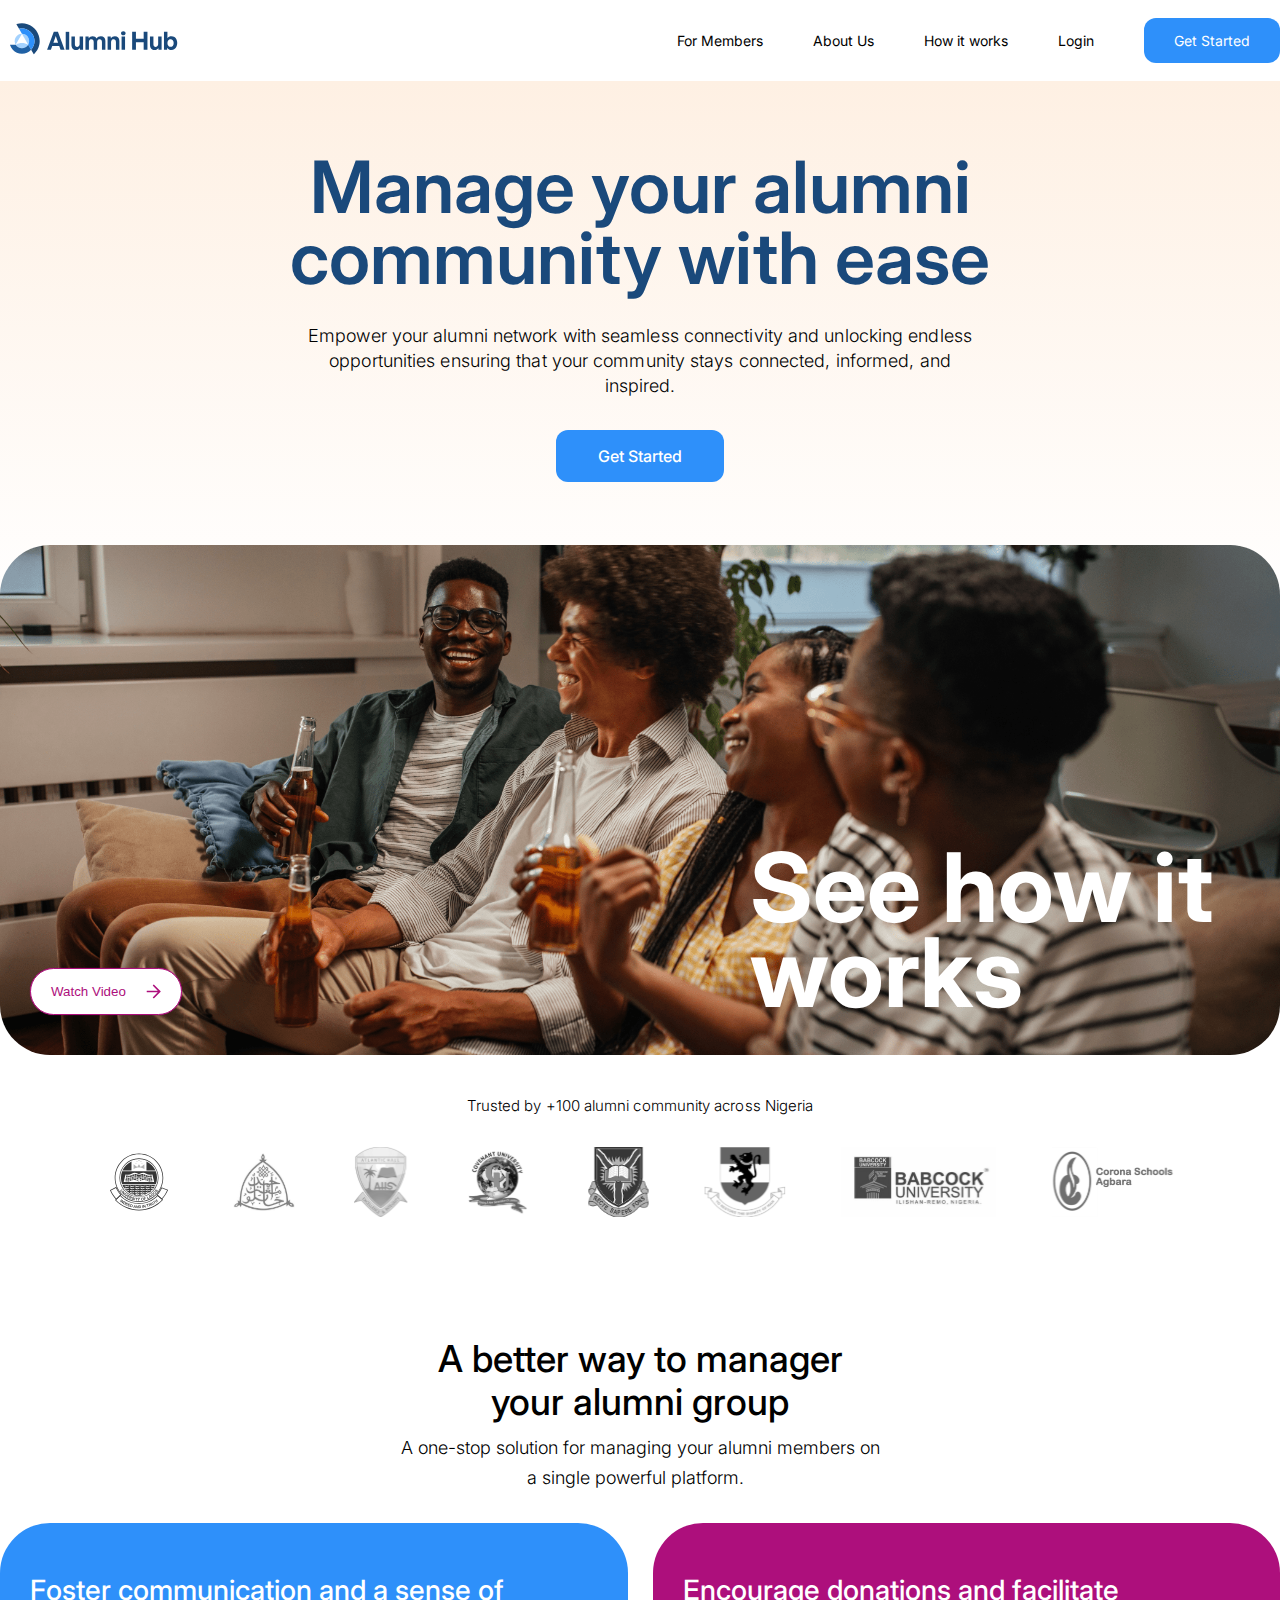
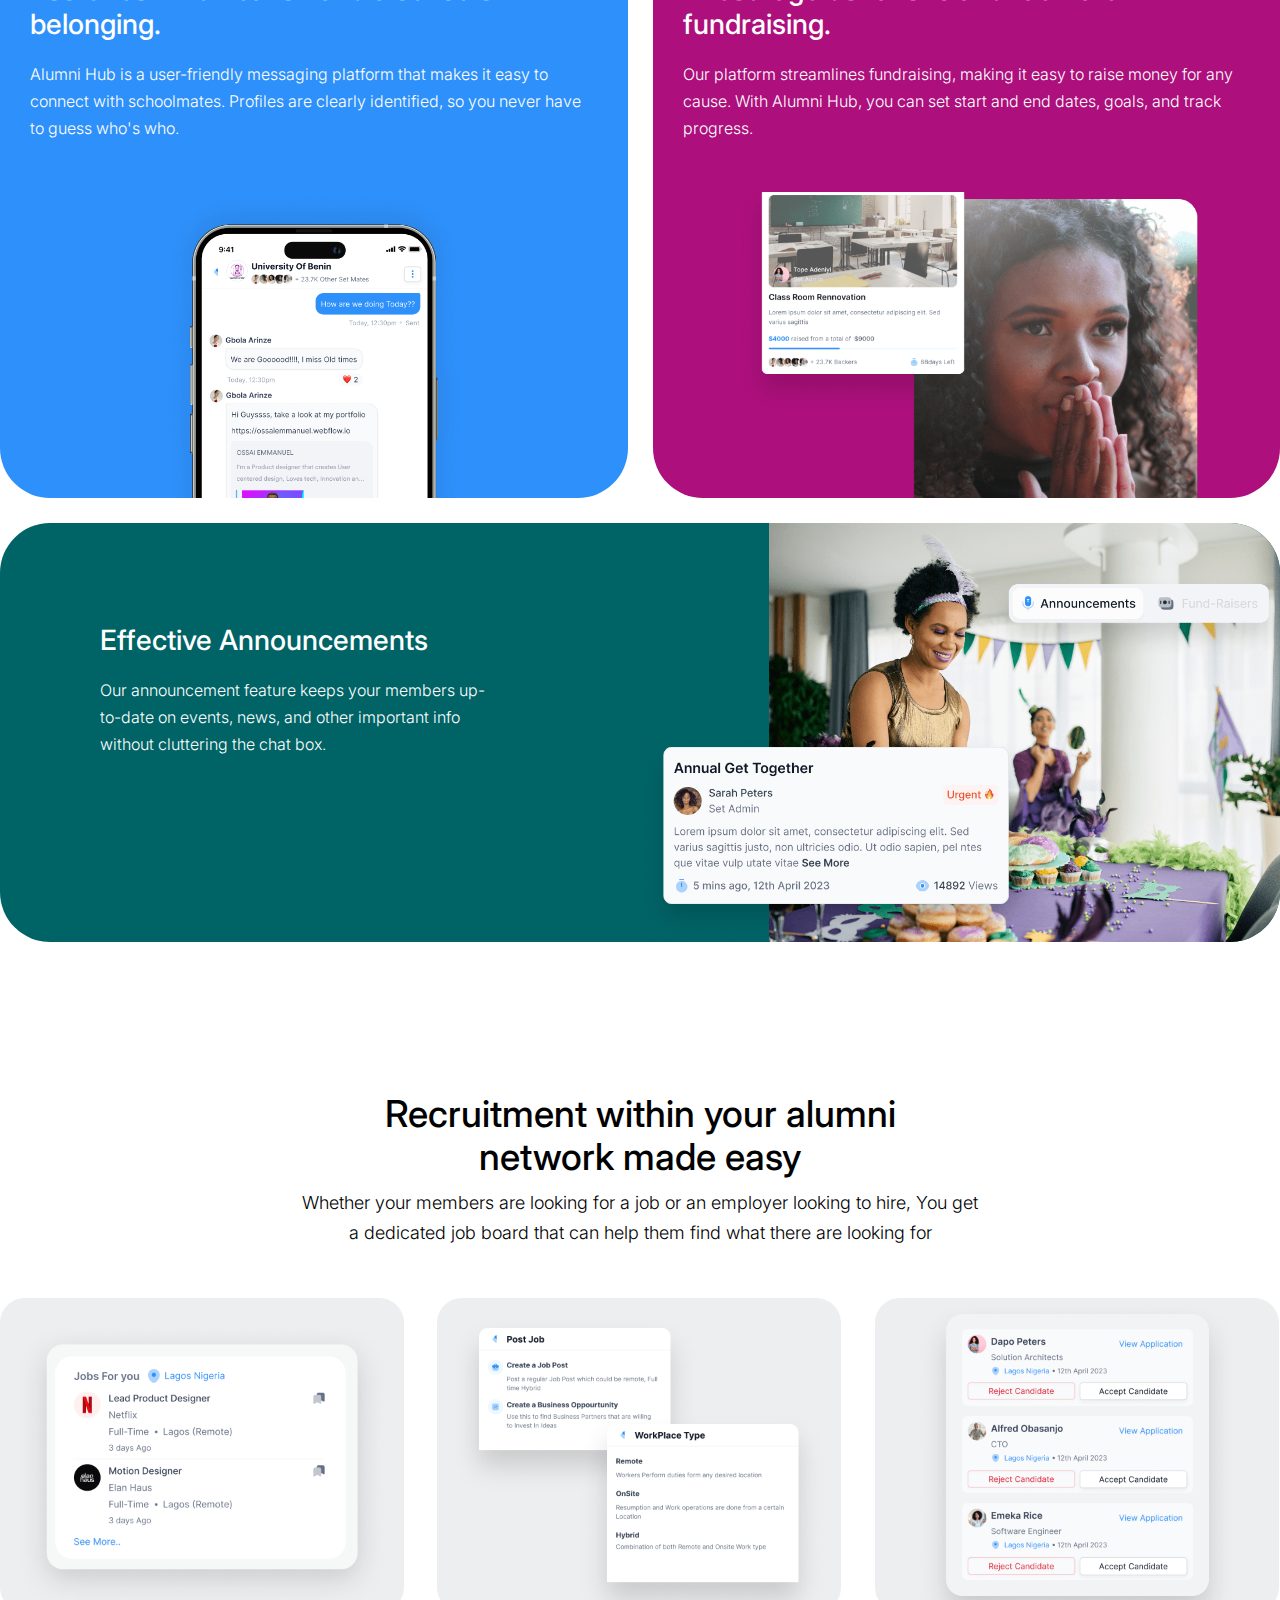
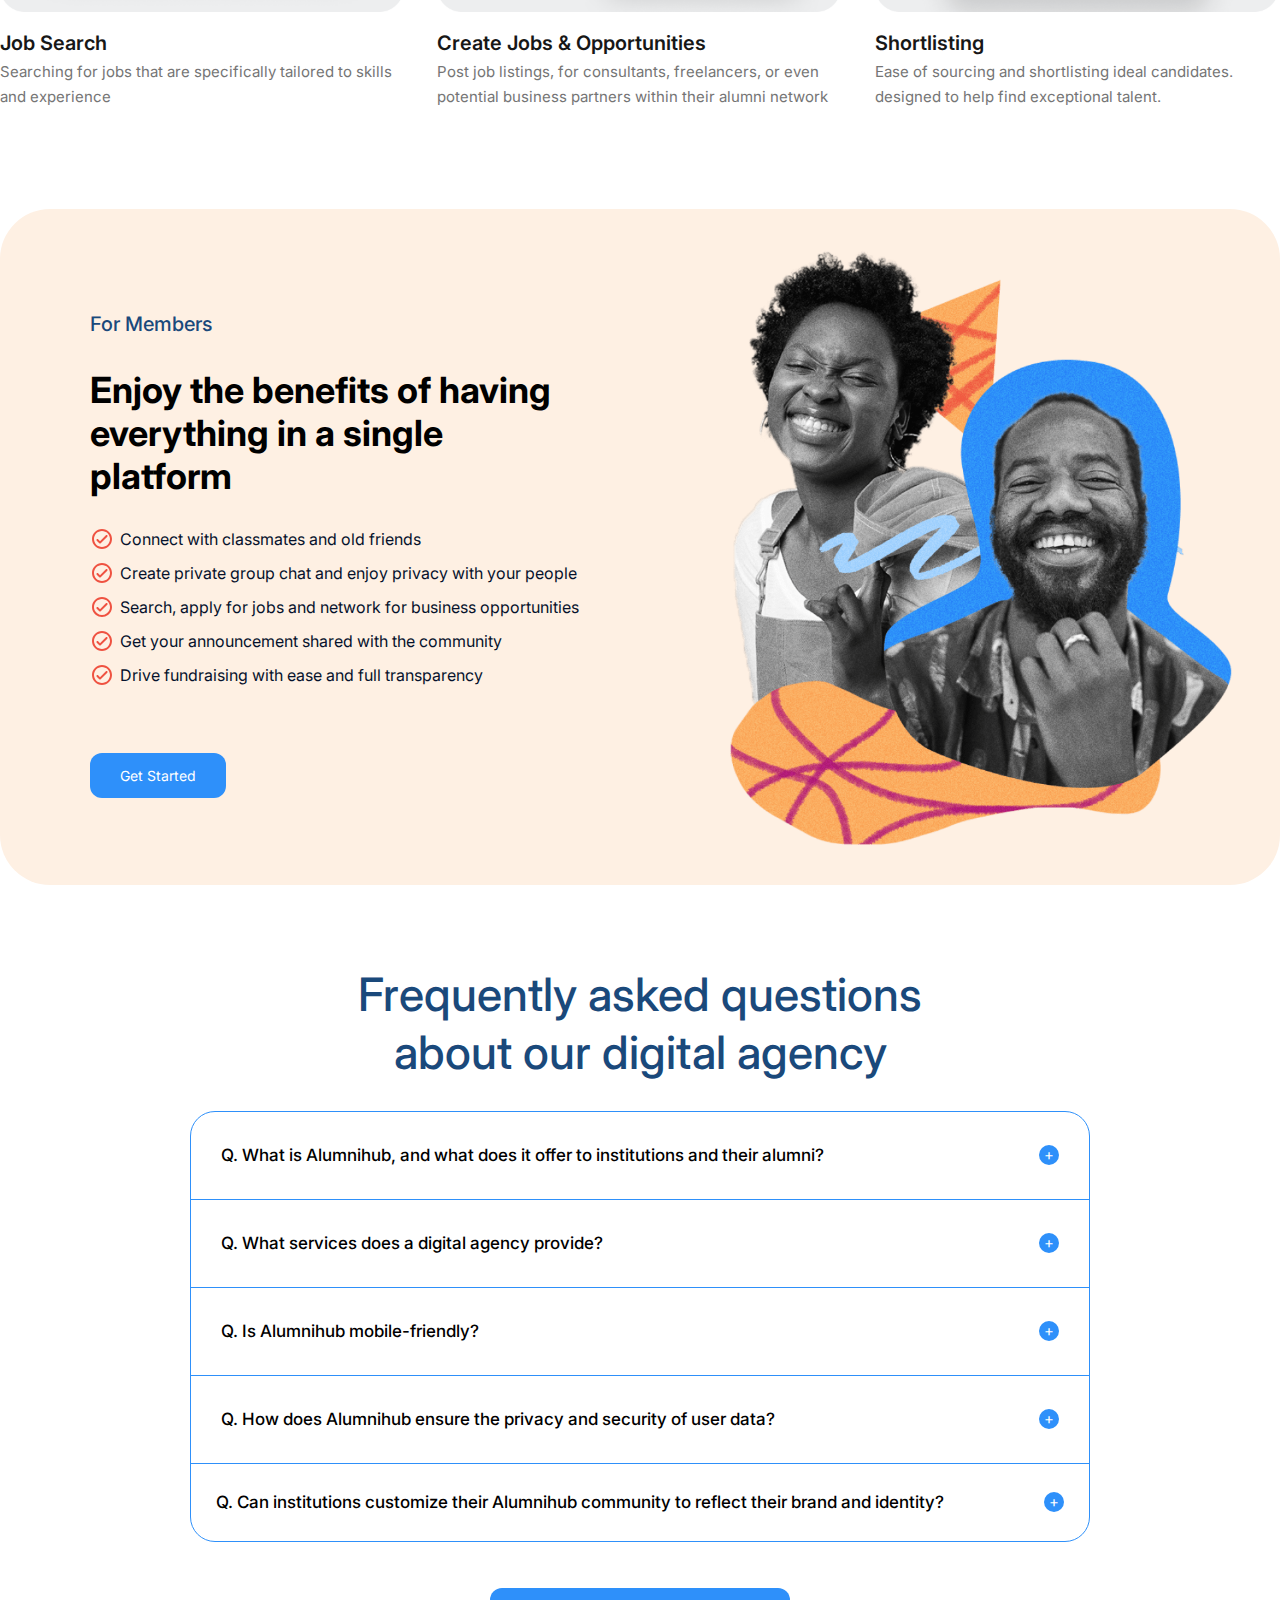
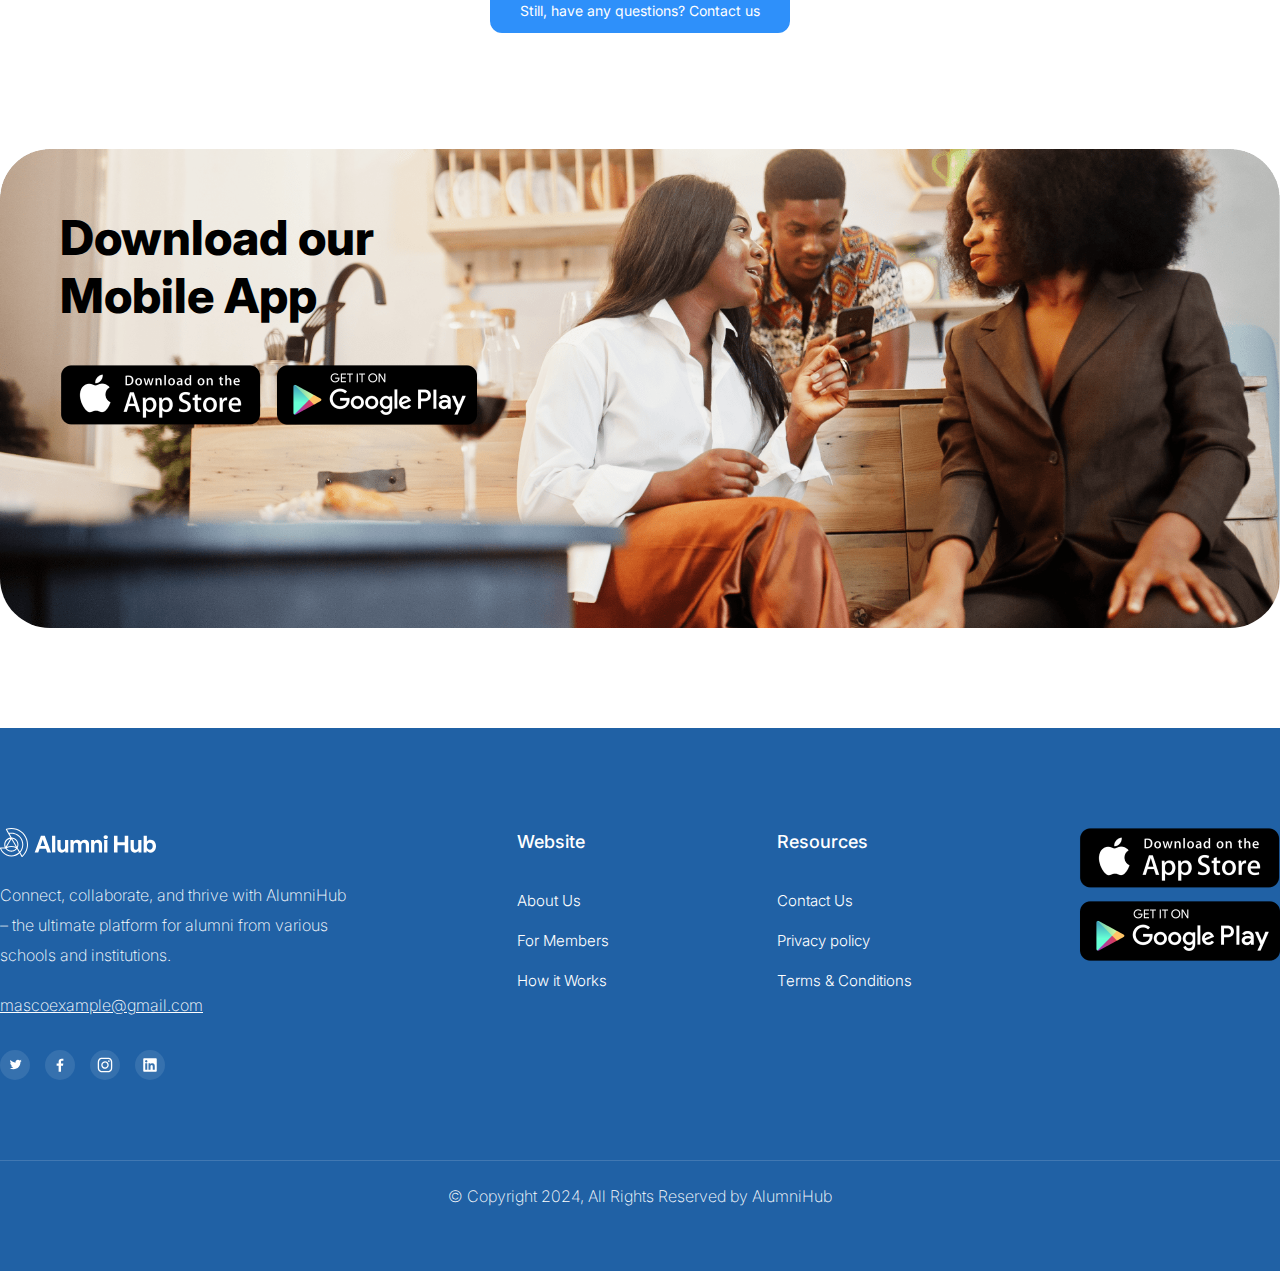
==== commit 8efbe3e3: "fix" ====
--- a/index.html
+++ b/index.html
@@ -47,10 +47,10 @@
         <div class="text-center mt-50">
           <a href="#" class="l l-1 l-1-md">Get Started</a>
         </div>
-        <p class="p2 text-center mt-30">Start your 14 days free trial</p>
+        <!-- <p class="p2 text-center mt-30">Start your 14 days free trial</p> -->
 
         <!-- hero image -->
-        <div class="hero-img mt-40">
+        <div class="hero-img mt-80">
           <div class="hero-img__bottom">
             <button class="btn-watch">
               Watch Video
@@ -239,16 +239,20 @@
           <div class="faq-item">
             <button class="faq__toggler">
               <span class="faq__toggler-text"
-                >Q. What is a digital agency?</span
+                >Q. What is Alumnihub, and what does it offer to institutions
+                and their alumni?</span
               >
               <span class="toggler__state">+</span>
             </button>
             <div class="faq__answer mt-15">
               <p class="p7">
-                To generate a one-time code, simply tap on the Guests icon,
-                which will redirect you to the Guest screen. Fill in the details
-                for your one-time invite and select the “Generate Access Code”
-                button.
+                Alumnihub is a platform designed to connect institutions with
+                their alumni. It offers institutions the ability to onboard
+                their alumni members into our mobile apps, enabling alumni to
+                interact, share announcements, chat, and collaborate.
+                Additionally, alumni can use Alumnihub to share job
+                opportunities within their community, fostering a strong and
+                supportive network.
               </p>
             </div>
           </div>
@@ -262,10 +266,12 @@
             </button>
             <div class="faq__answer mt-15">
               <p class="p7">
-                To generate a one-time code, simply tap on the Guests icon,
-                which will redirect you to the Guest screen. Fill in the details
-                for your one-time invite and select the “Generate Access Code”
-                button.
+                Institutions can benefit from Alumnihub by strengthening their
+                alumni network and maintaining a sense of community even after
+                students graduate. The platform provides tools for seamless
+                alumni management, communication, and engagement. It helps
+                institutions nurture their alumni relationships and tap into the
+                potential of a connected alumni base.
               </p>
             </div>
           </div>
@@ -274,17 +280,36 @@
           <div class="faq-item">
             <button class="faq__toggler">
               <span class="faq__toggler-text"
-                >Q. Hiring a digital agency vs hiring in-house: What is the
-                difference?</span
-              >
+                >Q. Is Alumnihub mobile-friendly?
+              </span>
               <span class="toggler__state">+</span>
             </button>
             <div class="faq__answer mt-15">
               <p class="p7">
-                To generate a one-time code, simply tap on the Guests icon,
-                which will redirect you to the Guest screen. Fill in the details
-                for your one-time invite and select the “Generate Access Code”
-                button.
+                Yes, Alumnihub is fully optimized for mobile devices. Our mobile
+                apps provide a user-friendly experience, allowing alumni to
+                access the platform on the go and stay connected with their alma
+                mater and fellow alumni.
+              </p>
+            </div>
+          </div>
+
+          <!--  -->
+          <div class="faq-item">
+            <button class="faq__toggler">
+              <span class="faq__toggler-text">
+                Q. How does Alumnihub ensure the privacy and security of user
+                data?
+              </span>
+              <span class="toggler__state">+</span>
+            </button>
+            <div class="faq__answer mt-15">
+              <p class="p7">
+                At Alumnihub, we take data privacy and security seriously. We
+                employ robust encryption protocols and follow best practices to
+                protect user data. Our platform complies with relevant data
+                protection regulations, ensuring that alumni and institutions
+                can trust us with their information.
               </p>
             </div>
           </div>
@@ -293,35 +318,17 @@
           <div class="faq-item">
             <button class="faq__toggler">
               <span class="faq__toggler-text"
-                >Q. What questions should you ask when interviewing a digital
-                agency?</span
-              >
+                >Q. Can institutions customize their Alumnihub community to
+                reflect their brand and identity?
+              </span>
               <span class="toggler__state">+</span>
             </button>
             <div class="faq__answer mt-15">
               <p class="p7">
-                To generate a one-time code, simply tap on the Guests icon,
-                which will redirect you to the Guest screen. Fill in the details
-                for your one-time invite and select the “Generate Access Code”
-                button.
-              </p>
-            </div>
-          </div>
-
-          <!--  -->
-          <div class="faq-item">
-            <button class="faq__toggler">
-              <span class="faq__toggler-text"
-                >Q. How do digital agencies charge for their services?</span
-              >
-              <span class="toggler__state">+</span>
-            </button>
-            <div class="faq__answer mt-15">
-              <p class="p7">
-                To generate a one-time code, simply tap on the Guests icon,
-                which will redirect you to the Guest screen. Fill in the details
-                for your one-time invite and select the “Generate Access Code”
-                button.
+                Yes, institutions can personalize their Alumnihub community to
+                align with their branding and identity. This includes
+                customizing colors, logos, and certain features to create a
+                unique and recognizable space for their alumni network.
               </p>
             </div>
           </div>
@@ -338,8 +345,18 @@
       <div class="center download-app">
         <h3 class="h9 max-width-400">Download our Mobile App</h3>
         <div class="download-app__icons mt-40">
-          <img src="./assets/apple-store-img.png" alt="" />
-          <img src="./assets/play-store-img.png" alt="" />
+          <a
+            href="https://apps.apple.com/gb/app/alumnihub/id6476474153"
+            target="_blank"
+          >
+            <img src="./assets/apple-store-img.png" alt="" />
+          </a>
+          <a
+            href="https://play.google.com/store/apps/details?id=com.alumnihub.gada"
+            target="_blank"
+          >
+            <img src="./assets/play-store-img.png" alt="" />
+          </a>
         </div>
       </div>
     </section>
@@ -351,10 +368,9 @@
           <div>
             <img src="./assets/alumni-hub-logo-white.svg" alt="" />
 
-            <p class="p8 max-width-400 mt-20 mb-20">
-              We are strategic & creative digital agency who are focused on user
-              experience, mobile, social, data gathering and promotional
-              offerings.
+            <p class="p8 max-width-350 mt-20 mb-20">
+              Connect, collaborate, and thrive with AlumniHub – the ultimate
+              platform for alumni from various schools and institutions.
             </p>
 
             <a href="#" class="p8 max-width-400 mt-20">
@@ -380,7 +396,7 @@
             <h5 class="h10">Website</h5>
 
             <div class="footer-links mt-30">
-              <a href="#" class="l l-3">Pricing</a>
+              <!-- <a href="#" class="l l-3">Pricing</a> -->
               <a href="/about.html" class="l l-3">About Us</a>
               <a href="/for-members.html" class="l l-3">For Members</a>
               <a href="/how.html" class="l l-3">How it Works</a>
@@ -396,8 +412,19 @@
             </div>
           </div>
           <div>
-            <img src="./assets/apple-store-img.png" alt="" /> <br />
-            <img src="./assets/play-store-img.png" alt="" class="mt-10" />
+            <a
+              href="https://apps.apple.com/gb/app/alumnihub/id6476474153"
+              target="_blank"
+            >
+              <img src="./assets/apple-store-img.png" alt="" />
+            </a>
+            <br />
+            <a
+              href="https://play.google.com/store/apps/details?id=com.alumnihub.gada"
+              target="_blank"
+            >
+              <img src="./assets/play-store-img.png" alt="" class="mt-10" />
+            </a>
           </div>
         </div>
 
--- a/main.css
+++ b/main.css
@@ -150,7 +150,7 @@
   margin-top: 0.7rem;
 }
 .mt-5 {
-  margin-top: 1.5rem;
+  margin-top: 0.5rem;
 }
 
 /* -- margin bottoms */
@@ -358,6 +358,11 @@
   font-weight: 500;
   line-height: 2.42rem;
 }
+.h25 {
+  font-size: 2.1rem;
+  font-weight: 500;
+  line-height: 2.6rem;
+}
 
 /* Paragraphs */
 .p1 {
@@ -442,11 +447,16 @@
 
   color: var(--color-white);
 }
-
 .p14 {
   font-size: 1.6rem;
   font-weight: 300;
   line-height: 2.42rem;
+}
+.p15 {
+  font-size: 1.4rem;
+  font-weight: 300;
+  line-height: 2rem;
+  color: #667085;
 }
 
 /* Links */
@@ -1148,13 +1158,20 @@
   gap: 7rem;
 
   height: calc(100vh - 4.5rem);
-
-  /* background-image: url("./assets/started-img.png");
+  overflow-y: auto;
+  margin-top: 4.5rem;
+
+  background-image: url("./assets/started-img-1.png");
   background-repeat: no-repeat;
-  background-size: 59.4rem 71.5rem;
-  background-position: bottom left; */
-
-  padding-top: 7rem;
+  /* background-size: 59.4rem 71.5rem; */
+  background-size: contain;
+  background-position: bottom left;
+
+  padding-top: 5rem;
+}
+
+.started__left {
+  flex-grow: 1;
 }
 
 .started-img {
@@ -1171,7 +1188,7 @@
 .started-form {
   flex-basis: 59.3rem;
   padding: 5rem 7rem;
-  background-color: #ffffff;
+  background-color: #ffffff97;
   border-radius: 5rem 5rem 0 0;
 }
 
@@ -1242,3 +1259,59 @@
 .section-md {
   padding-block: 10rem;
 }
+
+.width-full {
+  width: 100%;
+}
+
+.form-input-2 {
+  display: flex;
+  flex-direction: column;
+  gap: 0.5rem;
+
+  label {
+    color: #667085;
+    font-size: 1.3rem;
+    font-weight: 500;
+  }
+
+  input {
+    border: 1px solid #d0d5dd;
+    background-color: #f2f4f7;
+    padding: 1.5rem 2rem;
+    border-radius: 0.5rem;
+    font-family: inherit;
+
+    &:active,
+    &:focus {
+      outline: none;
+    }
+  }
+}
+
+.select-wrapper {
+  border: 1px solid #d0d5dd;
+  background-color: #f2f4f7;
+  padding-inline: 2rem;
+  border-radius: 0.5rem;
+  font-family: inherit;
+
+  select {
+    width: 100%;
+    background-color: transparent;
+    padding-block: 1.5rem;
+    border: none;
+    font-family: inherit;
+
+    &:active,
+    &:focus {
+      outline: none;
+    }
+  }
+}
+
+.form-container-2 {
+  display: flex;
+  flex-direction: column;
+  gap: 2rem;
+}
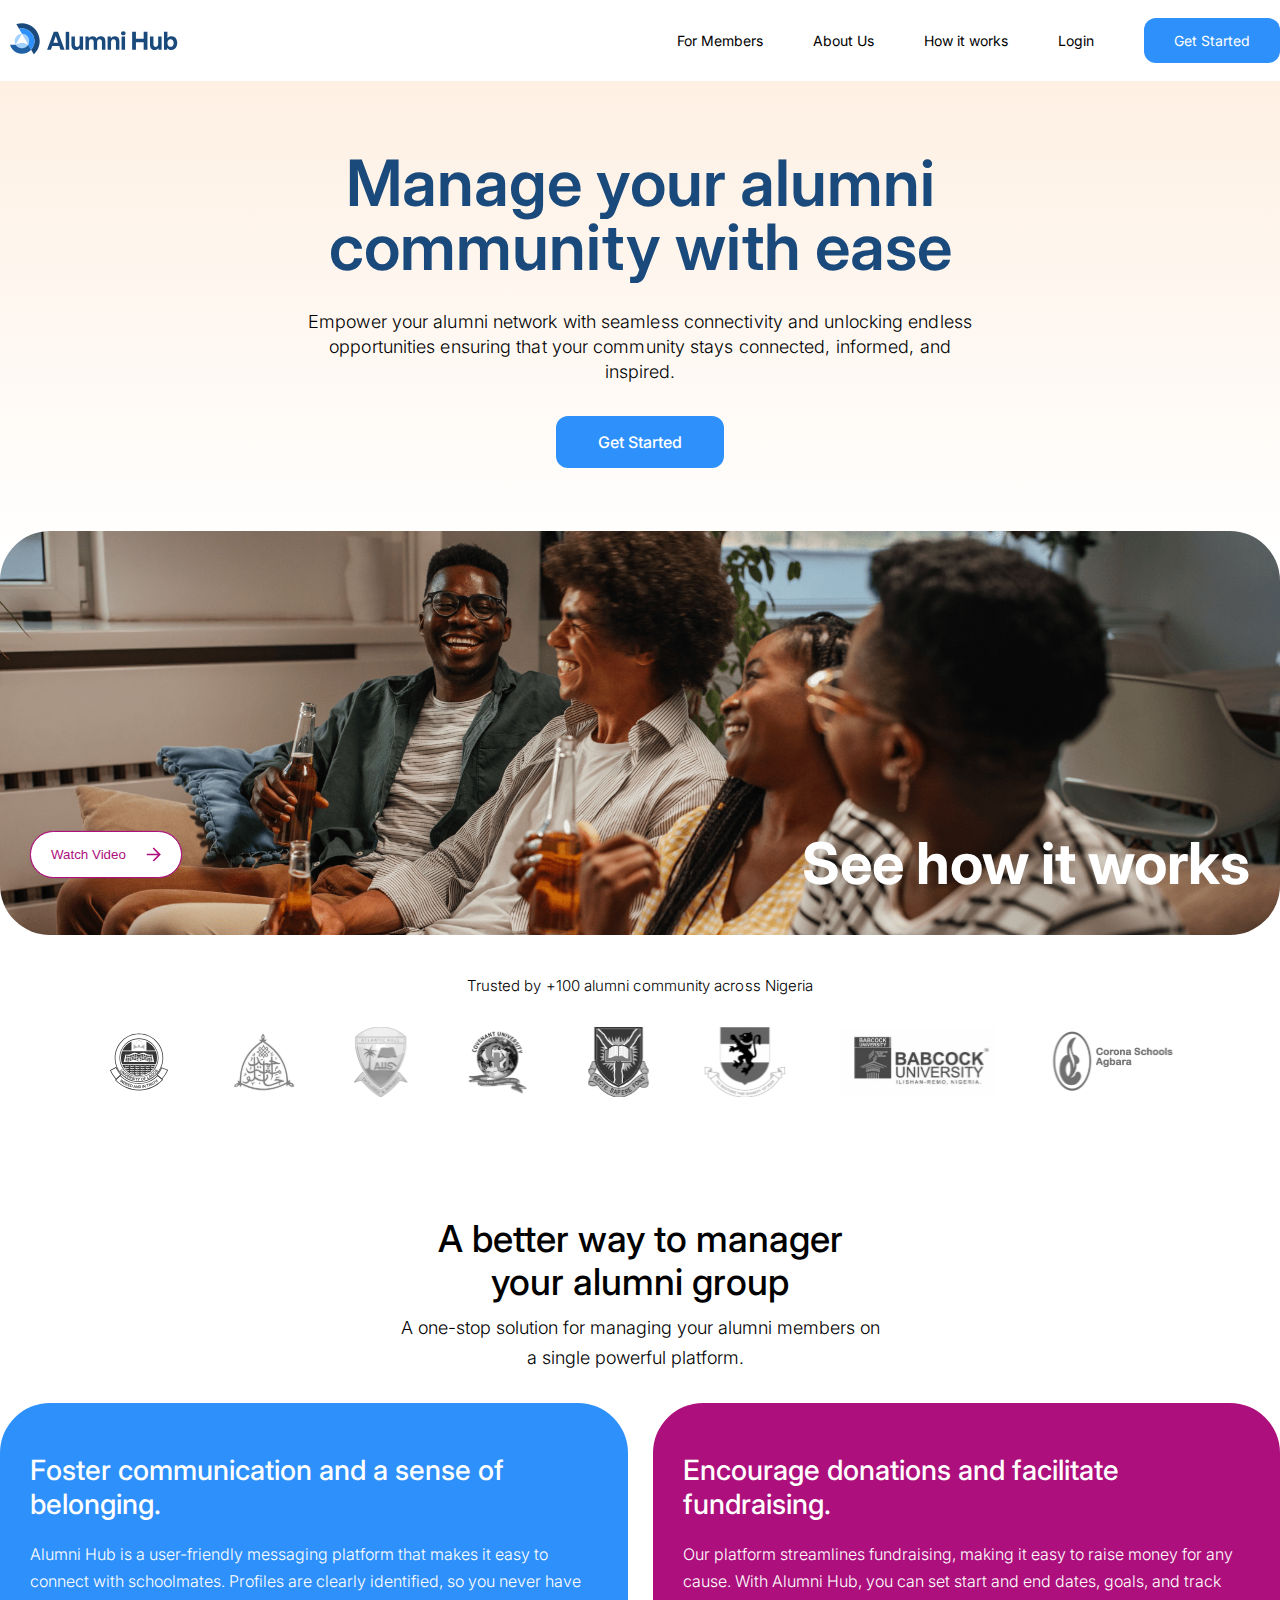
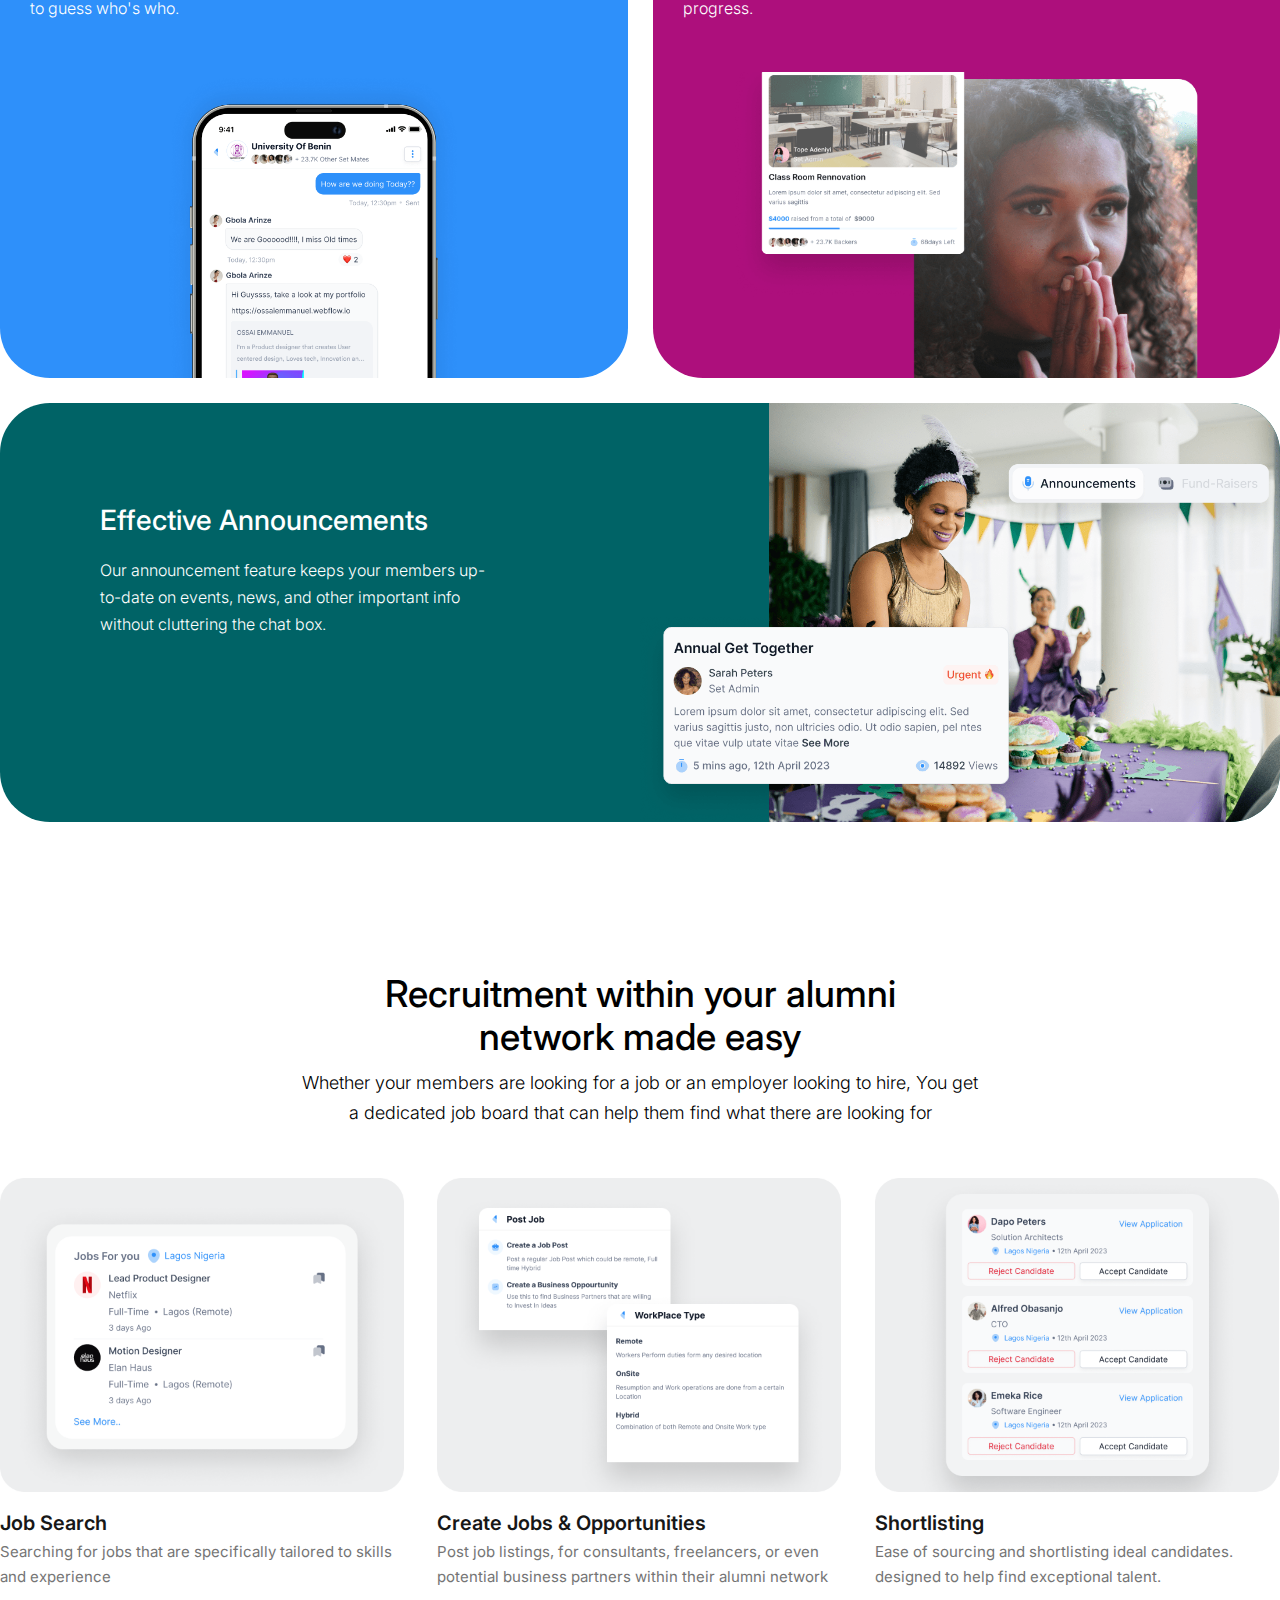
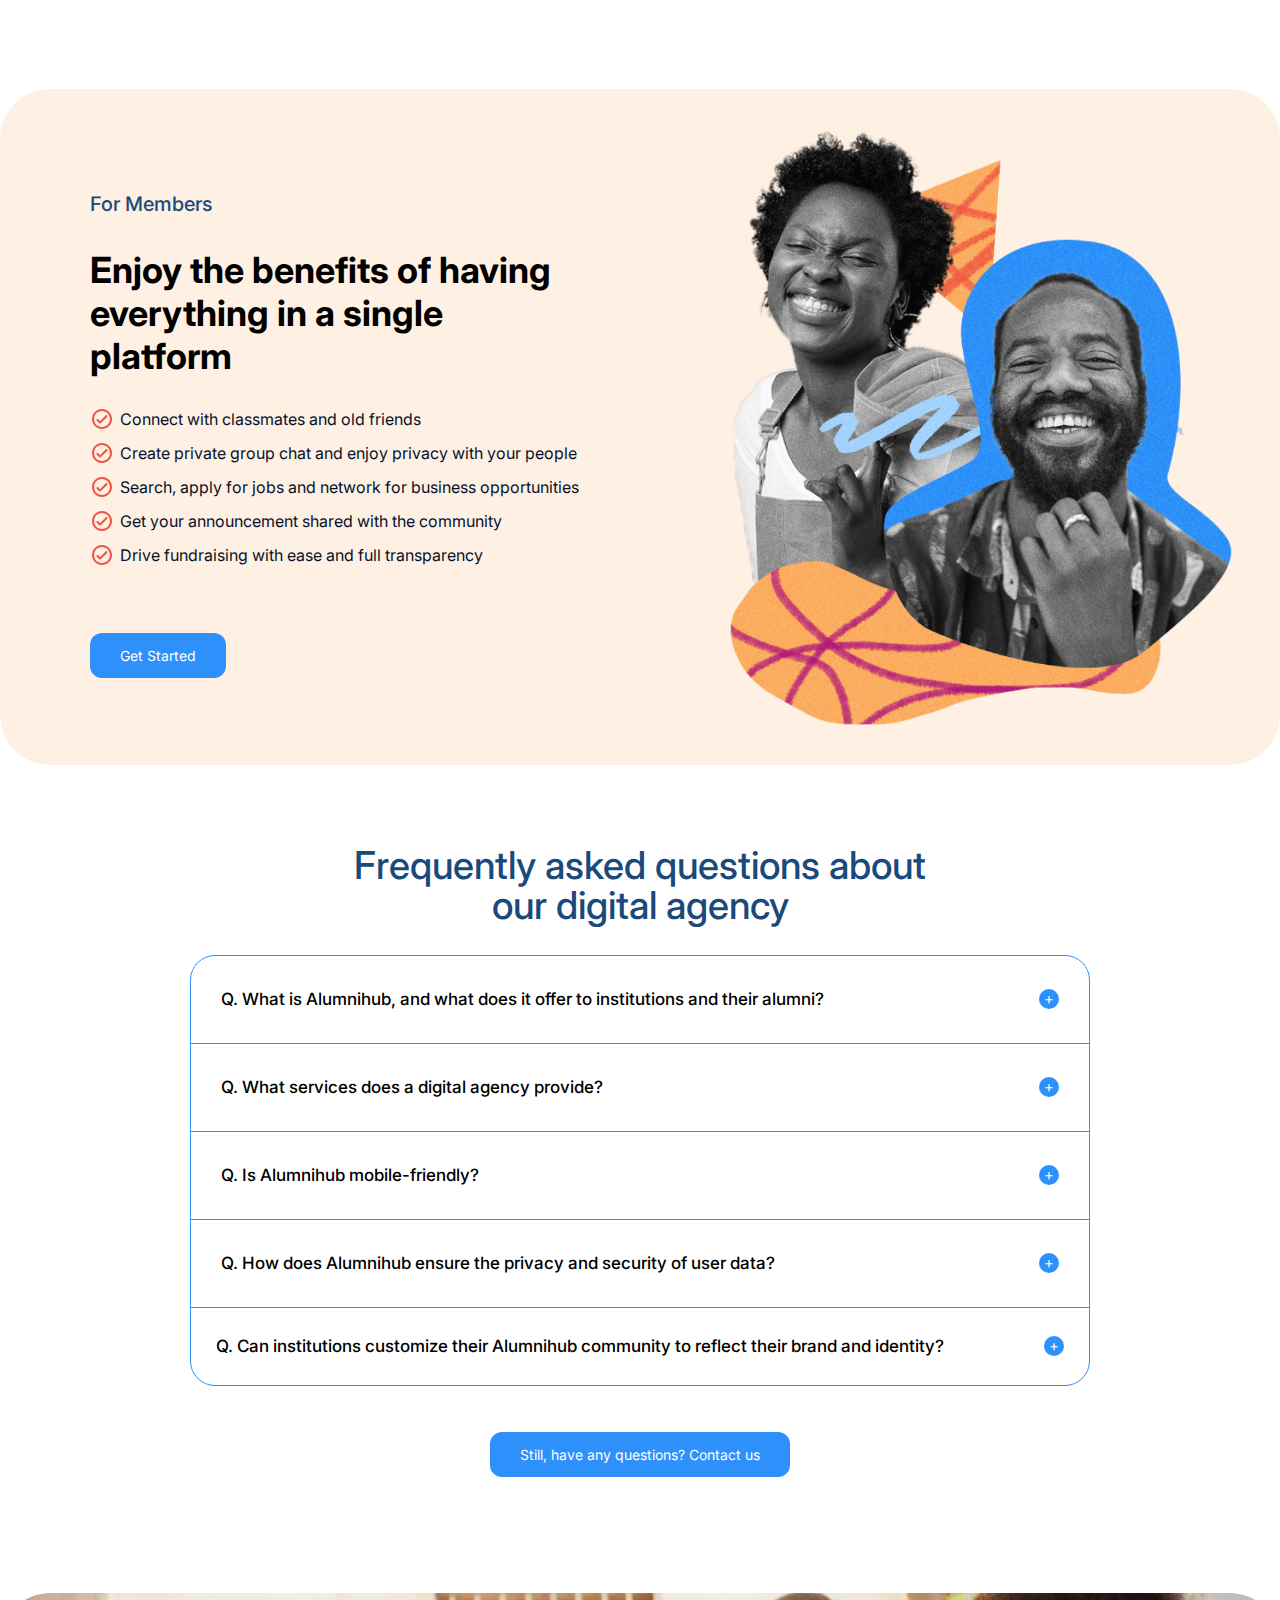
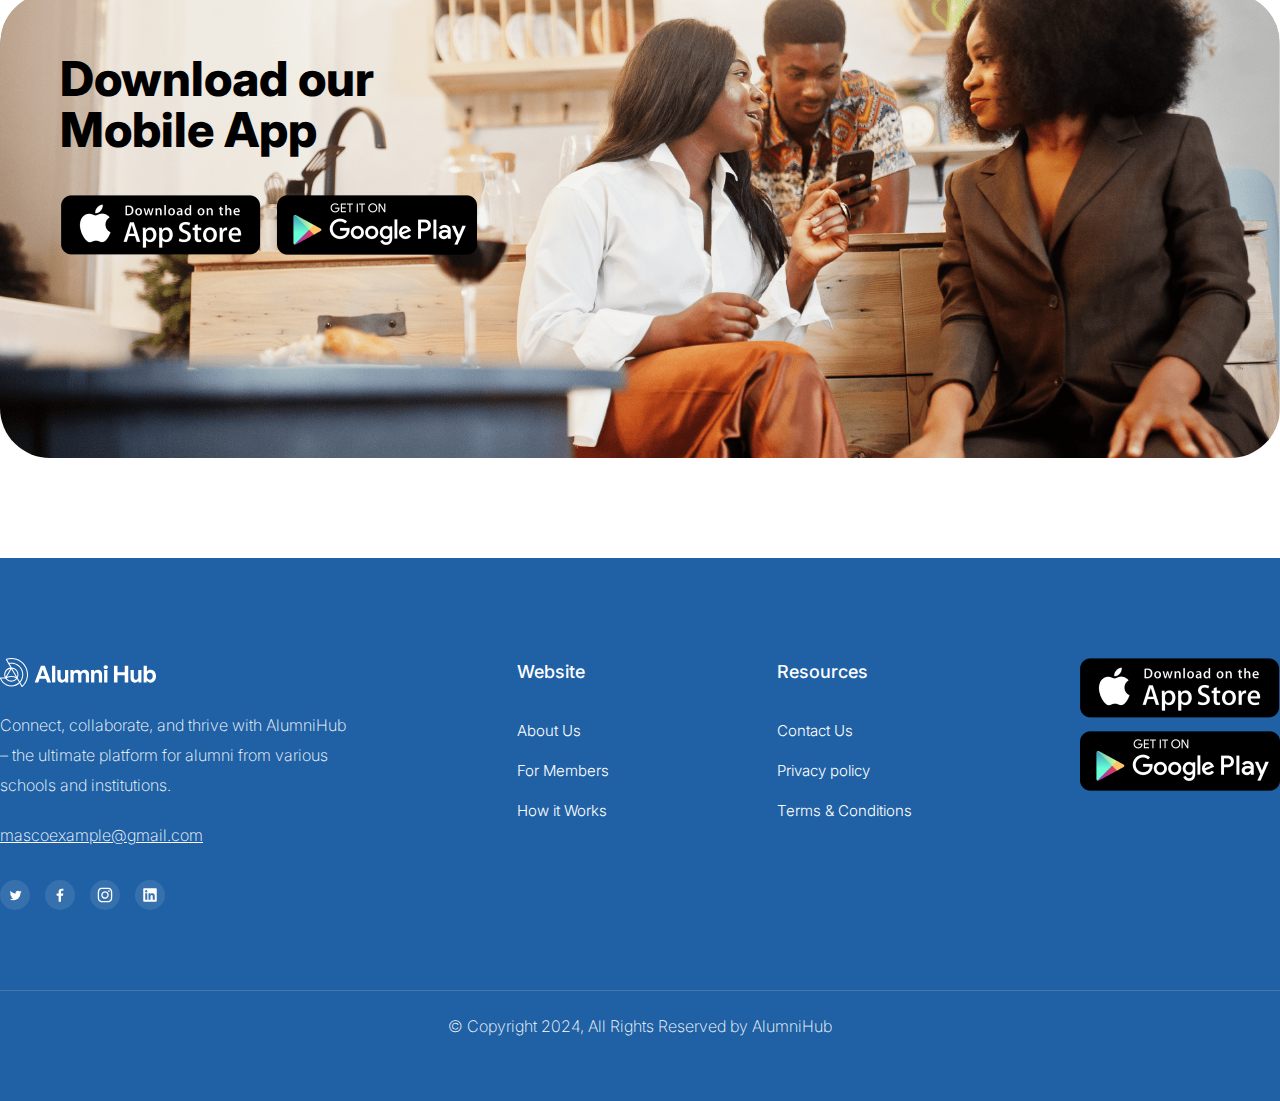
==== commit 38047166: "feat: cvkbdf" ====
--- a/index.html
+++ b/index.html
@@ -30,6 +30,14 @@
           <a href="#" class="l l-2">Login</a>
           <a href="/get-started.html" class="l l-1">Get Started</a>
         </div>
+
+        <button class="menu-btn">
+          <img
+            src="./assets/menu-burger-icon.svg"
+            alt=""
+            class="menu-btn-img"
+          />
+        </button>
       </div>
     </nav>
 
--- a/main.css
+++ b/main.css
@@ -211,17 +211,17 @@
 /* -- links */
 /* Headings */
 .h1 {
-  /* font-family: General Sans; */
-  font-size: 7.2rem;
   font-weight: 600;
-  line-height: 7.1rem;
+  font-size: clamp(4.5rem, 5vw, 7.2rem);
+  line-height: clamp(5rem, 5vw, 7.5rem);
   color: var(--color-3);
 }
 .h2 {
-  /* font-family: General Sans; */
   font-size: 9.6rem;
+  line-height: 8.5rem;
   font-weight: 700;
-  line-height: 8.5rem;
+  font-size: clamp(5rem, 4.5vw, 9.6rem);
+  line-height: clamp(5rem, 5vw, 8.5rem);
   color: var(--color-white);
 }
 .h3 {
@@ -254,15 +254,15 @@
   line-height: 4.27rem;
 }
 .h8 {
-  font-size: 4.6rem;
   font-weight: 500;
-  line-height: 5.8rem;
+  font-size: clamp(3rem, 3vw, 4.6rem);
+  line-height: clamp(4rem, 3vw, 5.8rem);
   color: var(--color-3);
 }
 .h9 {
-  font-size: 48px;
   font-weight: 800;
-  line-height: 5.8rem;
+  font-size: clamp(3rem, 4vw, 4.8rem);
+  line-height: clamp(5rem, 4vw, 5.8rem);
 }
 .h10 {
   font-size: 1.8rem;
@@ -594,6 +594,12 @@
   gap: 5rem;
 }
 
+@media (width <= 900px) {
+  .nav-links {
+    display: none;
+  }
+}
+
 /* Header */
 .hero {
 }
@@ -616,6 +622,9 @@
   display: flex;
   align-items: flex-end;
   justify-content: space-between;
+
+  flex-wrap: wrap-reverse;
+  gap: 2rem;
 
   width: 100%;
 }
@@ -637,6 +646,8 @@
   display: flex;
   align-items: center;
   justify-content: center;
+
+  flex-wrap: wrap;
   gap: 5.5rem;
 }
 
@@ -645,6 +656,12 @@
   display: grid;
   grid-template-columns: repeat(2, 1fr);
   grid-gap: 2.5rem;
+}
+
+@media (width <= 950px) {
+  .about__cards-top {
+    grid-template-columns: repeat(1, 1fr);
+  }
 }
 
 .about__card {
@@ -713,6 +730,16 @@
   padding: 10rem;
 }
 
+@media (width <= 1000px) {
+  .about__card-3 {
+    grid-template-columns: repeat(1, 1fr);
+  }
+
+  .about__card-3__left {
+    padding: 5rem;
+  }
+}
+
 .recruitment-options {
   display: grid;
   grid-template-columns: repeat(3, 1fr);
@@ -730,6 +757,18 @@
   }
 }
 
+@media (width <= 920px) {
+  .recruitment-options {
+    grid-template-columns: repeat(2, 1fr);
+  }
+}
+
+@media (width <= 650px) {
+  .recruitment-options {
+    grid-template-columns: repeat(1, 1fr);
+  }
+}
+
 .for-members {
   background-color: var(--color-7);
   padding: 3rem;
@@ -742,6 +781,16 @@
 
 .for-members__left {
   padding-left: 6rem;
+}
+
+@media (width <= 1000px) {
+  .for-members {
+    flex-direction: column;
+    gap: 4rem;
+  }
+  .for-members__left {
+    padding-left: 2rem;
+  }
 }
 
 .members-img-container {
@@ -827,6 +876,8 @@
   display: grid;
   place-items: center;
 
+  flex-shrink: 0;
+
   font-size: 1.5rem;
   font-weight: 400;
   line-height: 0;
@@ -850,13 +901,23 @@
 .download-app__icons {
   display: flex;
   align-items: center;
+  flex-wrap: wrap;
   gap: 1.5rem;
+}
+
+@media (width <= 650px) {
+  .download-app {
+    padding: 3rem;
+    padding-bottom: 12rem;
+  }
 }
 
 .footer-layout {
   display: flex;
   justify-content: space-between;
   padding-bottom: 8rem;
+  flex-wrap: wrap;
+  gap: 5rem;
 }
 
 .footer-socials {
@@ -1157,7 +1218,7 @@
   /* align-items: flex-end; */
   gap: 7rem;
 
-  height: calc(100vh - 4.5rem);
+  /* height: calc(100vh - 4.5rem); */
   overflow-y: auto;
   margin-top: 4.5rem;
 
@@ -1315,3 +1376,32 @@
   flex-direction: column;
   gap: 2rem;
 }
+
+.form-grid {
+  display: grid;
+  grid-template-columns: repeat(2, 1fr);
+  grid-gap: 2rem;
+}
+
+.menu-btn {
+  display: none;
+  background-color: transparent;
+  border: none;
+  cursor: pointer;
+
+  &:active,
+  &:focus {
+    outline: none;
+  }
+}
+
+@media (width <= 900px) {
+  .menu-btn {
+    display: block;
+  }
+}
+
+.menu-btn-img {
+  width: 2rem;
+  height: 2rem;
+}
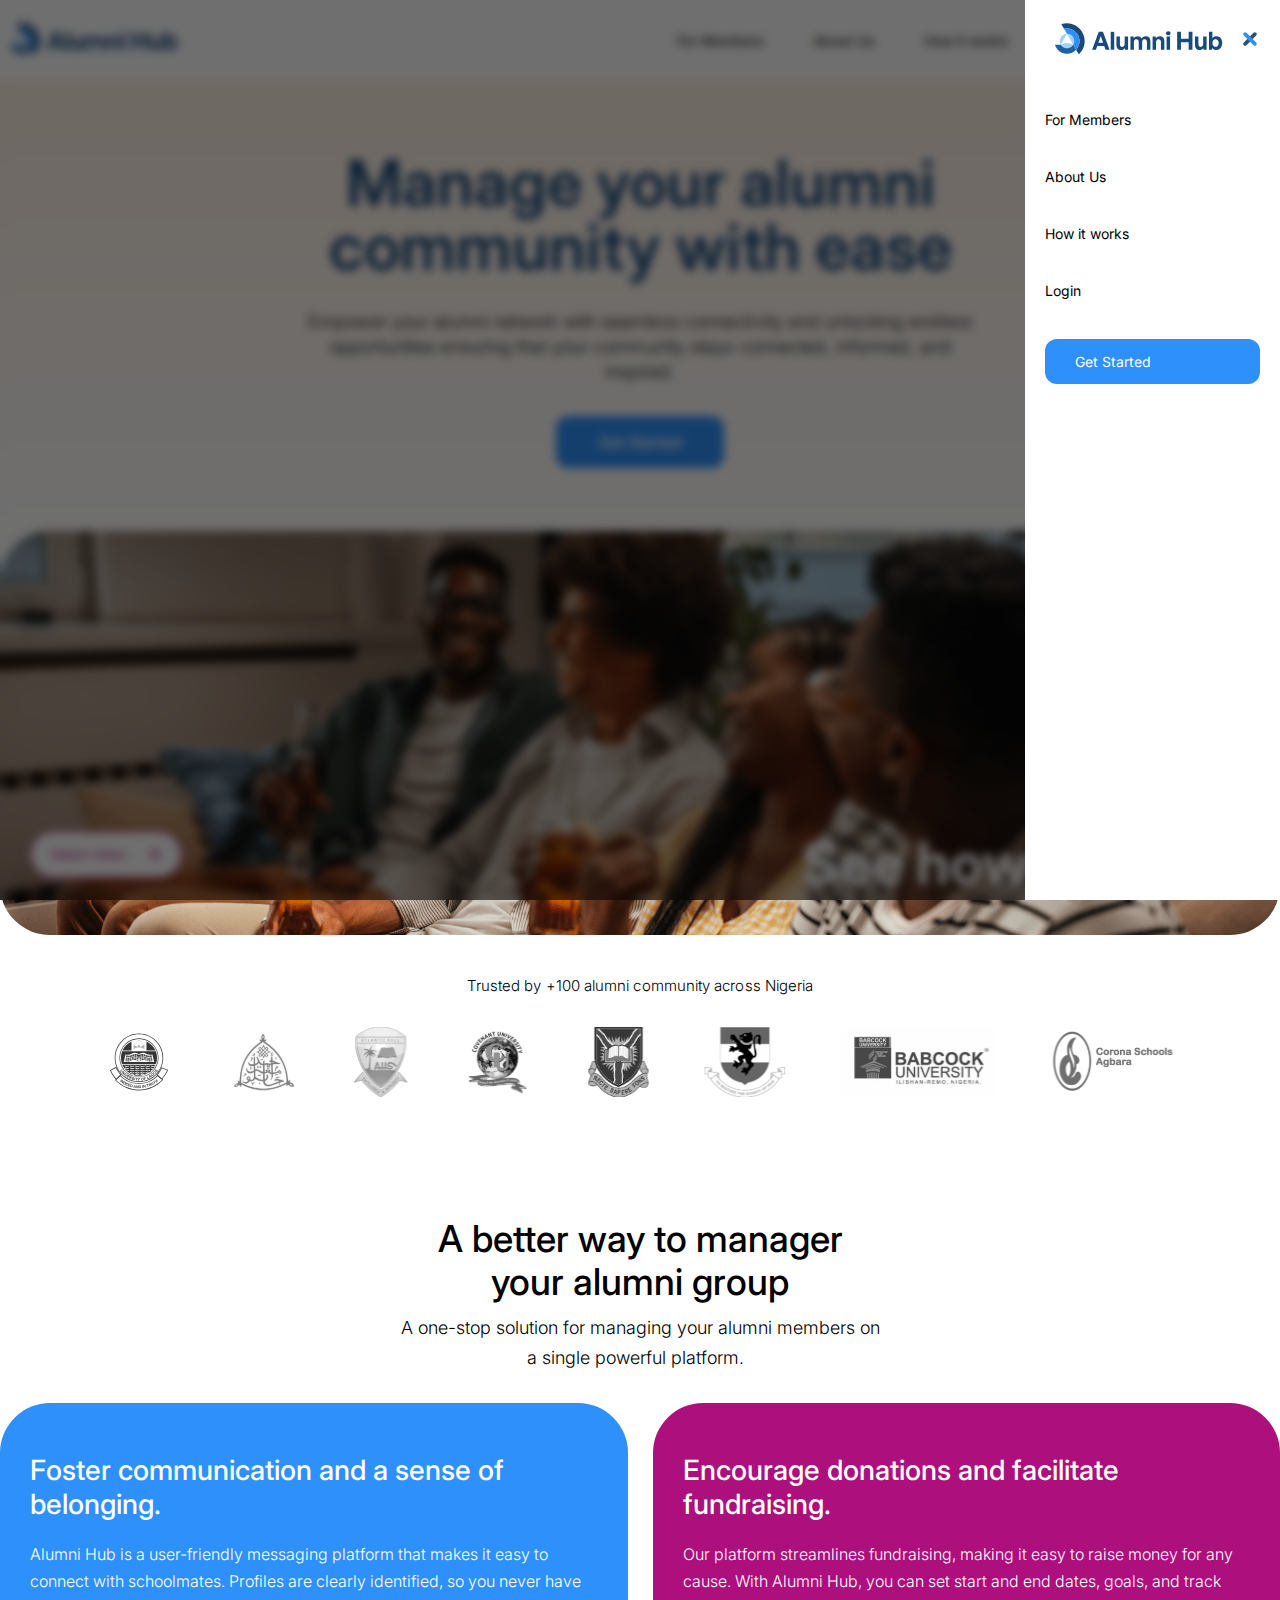
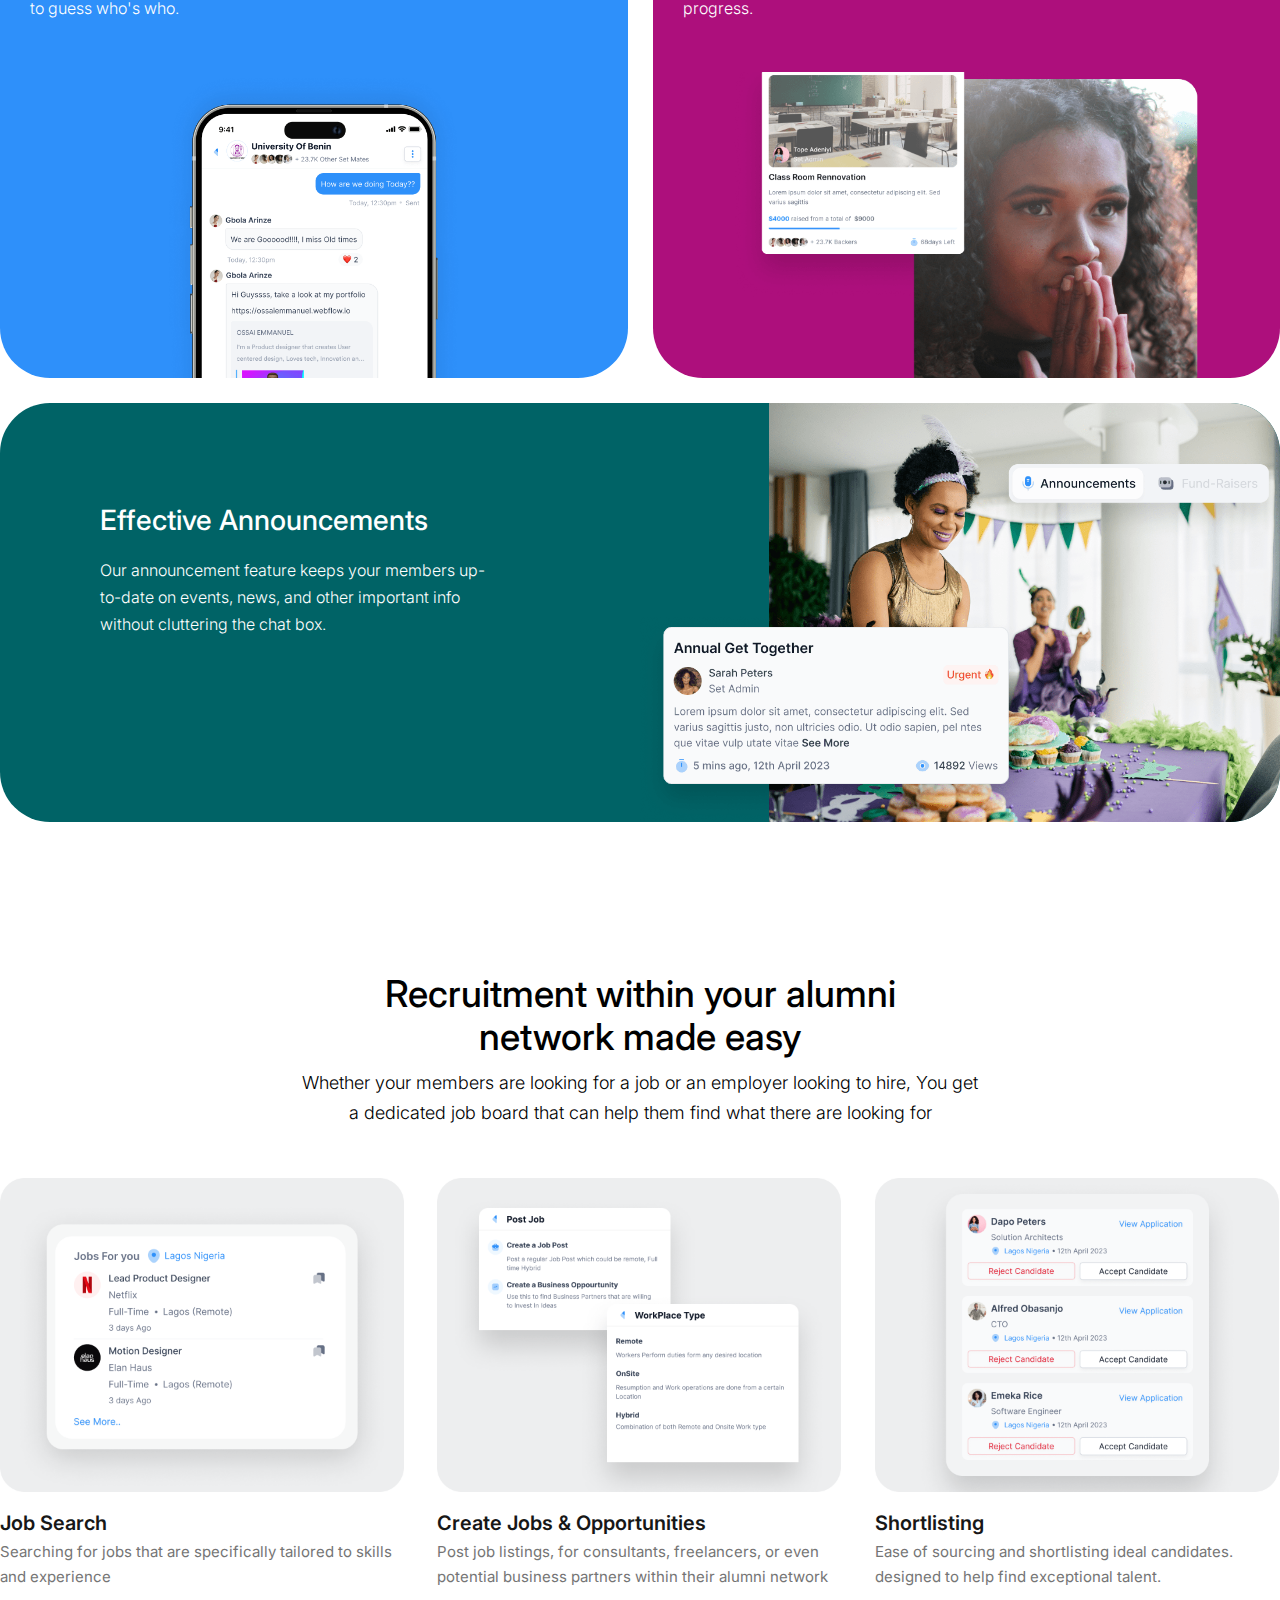
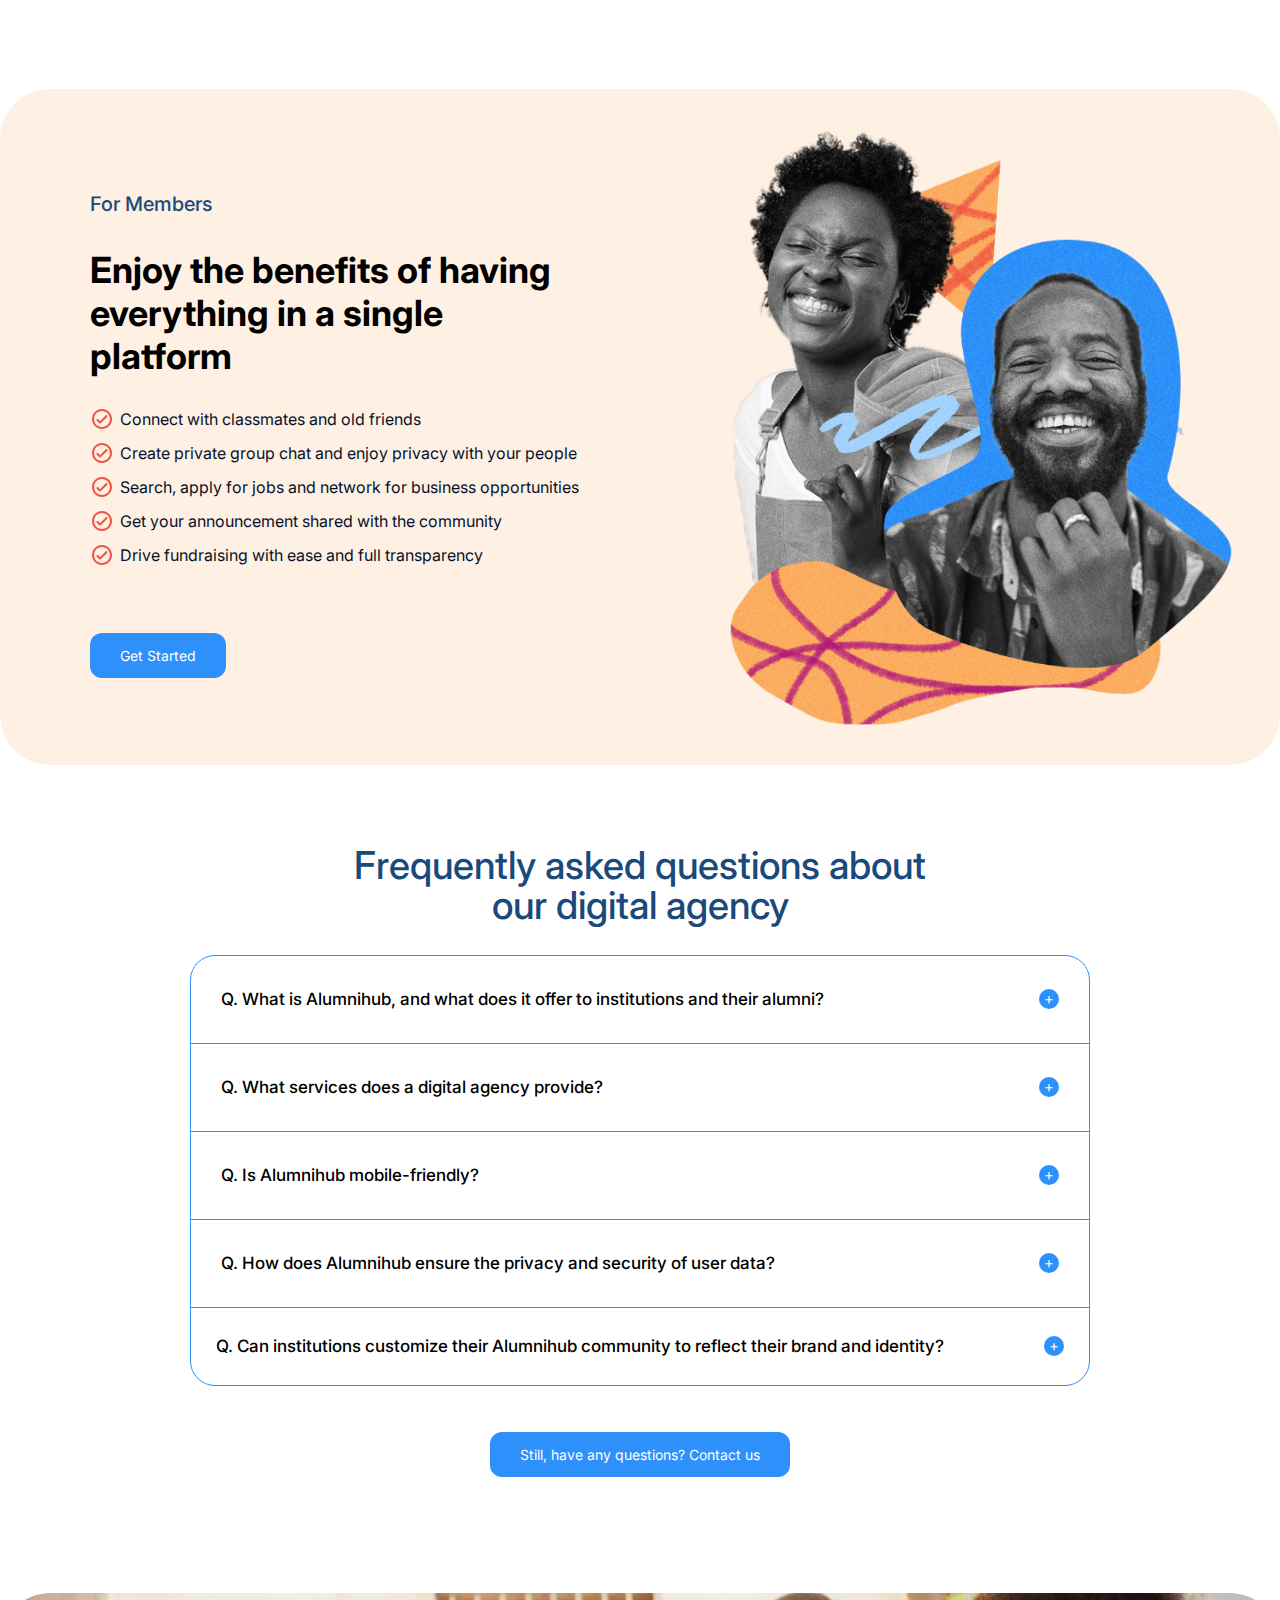
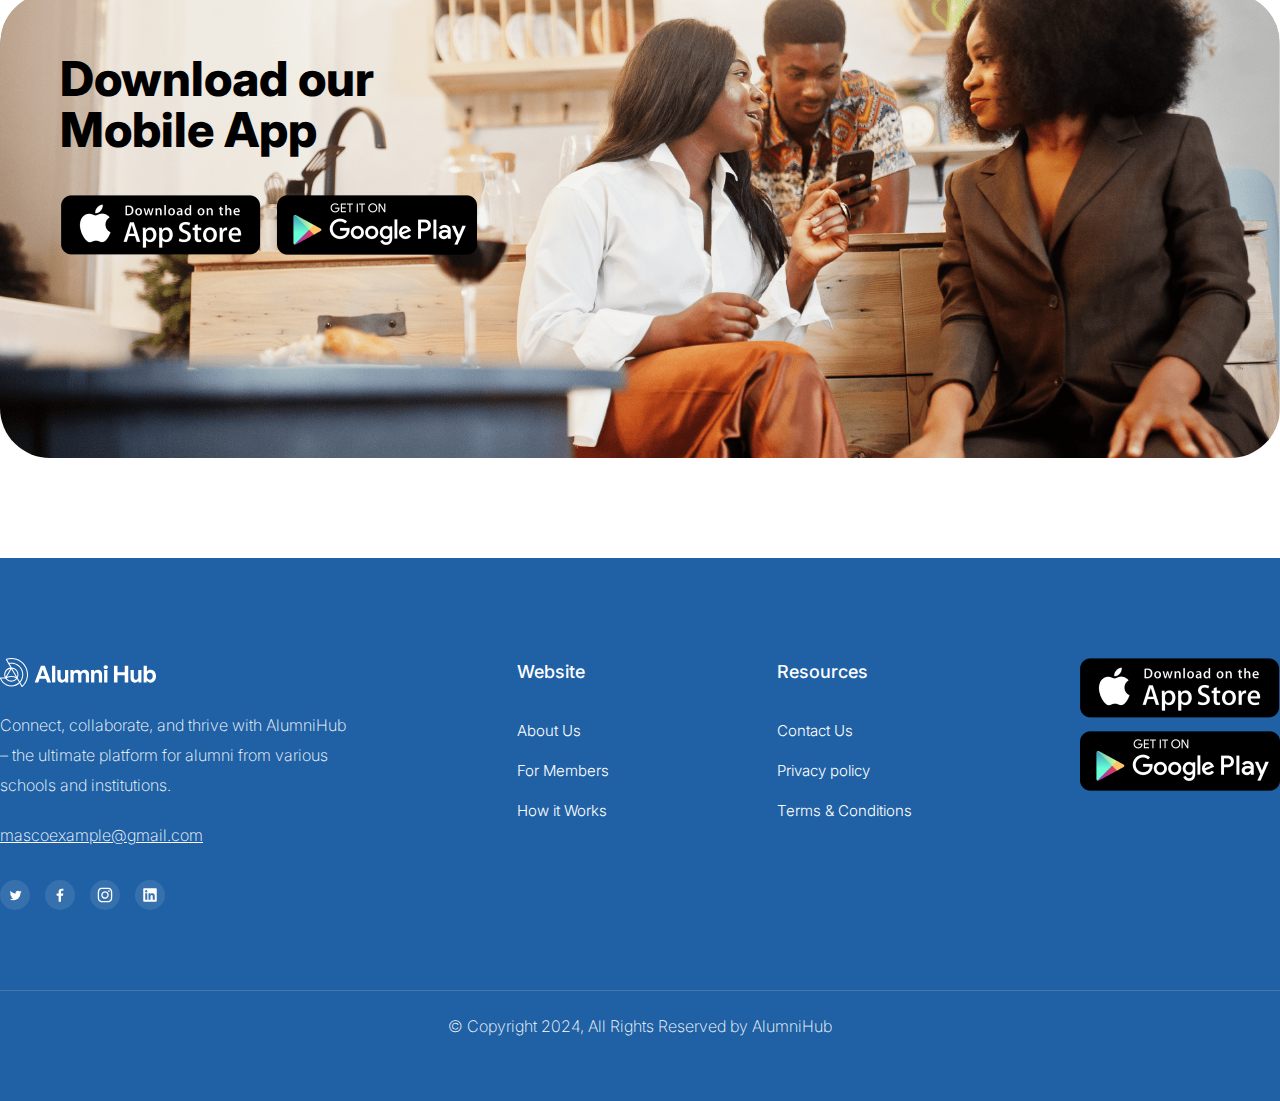
==== commit c12bd86f: "feat: cvkbdf" ====
--- a/index.html
+++ b/index.html
@@ -16,6 +16,29 @@
     <title>Home | Alumni Hub</title>
   </head>
   <body>
+    <!-- Overlay -->
+    <div class="overlay">
+      <div class="mobile-side-nav">
+        <div class="mobile-side-nav__top">
+          <a href="/">
+            <img src="./assets/alumni-hub-logo.svg" alt="" />
+          </a>
+
+          <button id="btn-close" class="menu-btn" style="display: block">
+            <img src="./assets/close.svg" alt="" class="menu-btn-img" />
+          </button>
+        </div>
+
+        <div class="nav-links__mobile mt-50">
+          <a href="/for-members.html" class="l l-2">For Members</a>
+          <a href="/about.html" class="l l-2">About Us</a>
+          <a href="/how.html" class="l l-2">How it works</a>
+          <a href="#" class="l l-2">Login</a>
+          <a href="/get-started.html" class="l l-1">Get Started</a>
+        </div>
+      </div>
+    </div>
+
     <!-- Top nav -->
     <nav class="nav-section">
       <div class="center nav">
--- a/main.css
+++ b/main.css
@@ -277,9 +277,10 @@
   color: var(--color-7);
 }
 .h12 {
+  font-weight: 600;
   font-size: 6.4rem;
-  font-weight: 600;
   line-height: 7.15rem;
+
   color: var(--color-white);
   position: relative;
 
@@ -291,9 +292,9 @@
   }
 }
 .h13 {
-  font-size: 4rem;
   font-weight: 500;
-  line-height: 5rem;
+  font-size: clamp(3rem, 4vw, 4rem);
+  line-height: clamp(4.5rem, 4vw, 5rem);
 }
 .h14 {
   font-size: 3.5rem;
@@ -307,9 +308,10 @@
   color: var(--color-12);
 }
 .h16 {
-  font-size: 4rem;
   font-weight: 400;
-  line-height: 5rem;
+
+  font-size: clamp(3rem, 4vw, 4rem);
+  line-height: clamp(4rem, 4vw, 5rem);
   color: var(--color-white);
 }
 .h17 {
@@ -319,15 +321,19 @@
   color: #1e1e1e;
 }
 .h18 {
-  font-size: 4.5rem;
   font-weight: 600;
-  line-height: 4.5rem;
+
+  font-size: clamp(3.5rem, 4vw, 4.5rem);
+  line-height: clamp(4rem, 4vw, 4.5rem);
   color: #1a497b;
 }
 .h19 {
   font-size: 4.5rem;
   font-weight: 600;
   line-height: 5.5rem;
+
+  font-size: clamp(3rem, 4vw, 4.5rem);
+  line-height: clamp(4rem, 4vw, 5.5rem);
 }
 .h20 {
   font-size: 4.8rem;
@@ -344,13 +350,18 @@
 .h22 {
   font-size: 6.4rem;
   font-weight: 700;
-  line-height: 6.5rem;
+
+  font-size: clamp(4rem, 4vw, 6.4rem);
+  line-height: clamp(4.5rem, 4vw, 6.5rem);
   color: #ffffff;
 }
 .h23 {
   font-size: 4.4rem;
   font-weight: 600;
   line-height: 5.2rem;
+
+  font-size: clamp(3.2rem, 4vw, 4.4rem);
+  line-height: clamp(4.7rem, 4vw, 5.2rem);
   color: #202329;
 }
 .h24 {
@@ -569,9 +580,15 @@
   background-repeat: no-repeat;
 }
 
+@media (width <= 1000px) {
+  .vision-section {
+    padding-bottom: 50rem;
+  }
+}
+
 .core-section {
   background-color: var(--color-7);
-  padding: 10rem;
+  padding-block: 10rem;
 }
 
 .contact-section {
@@ -592,6 +609,13 @@
   display: flex;
   align-items: center;
   gap: 5rem;
+}
+
+.nav-links__mobile {
+  display: flex;
+  flex-direction: column;
+  /* align-items: center; */
+  gap: 4rem;
 }
 
 @media (width <= 900px) {
@@ -954,6 +978,13 @@
   gap: 8rem;
 }
 
+@media (width <= 1000px) {
+  .about-header--layout {
+    flex-direction: column;
+    gap: 5rem;
+  }
+}
+
 .about-header__left {
   padding-left: 7rem;
   padding-top: 10rem;
@@ -967,6 +998,28 @@
     width: 100%;
     height: 100%;
     object-fit: cover;
+  }
+}
+
+@media (width <= 1000px) {
+  .about-header--layout {
+    flex-direction: column;
+    justify-content: flex-start;
+    gap: 4rem;
+  }
+
+  .about-header-img {
+    flex-basis: auto;
+    height: auto;
+
+    img {
+      object-fit: contain;
+    }
+  }
+
+  .about-header__left {
+    padding-left: 0;
+    padding-top: 0;
   }
 }
 
@@ -977,6 +1030,20 @@
   grid-gap: 5rem;
 }
 
+@media (width <= 1150px) {
+  .core-values {
+    grid-template-columns: repeat(2, 1fr);
+    /* grid-gap: 3rem; */
+  }
+}
+@media (width <= 900px) {
+  .core-values {
+    grid-template-columns: repeat(1, 1fr);
+    place-items: center;
+    grid-gap: 3rem;
+  }
+}
+
 .core-value {
   display: flex;
   gap: 2.4rem;
@@ -990,6 +1057,7 @@
 
 .contact--layout {
   display: flex;
+  flex-wrap: wrap;
   align-items: center;
   justify-content: center;
   gap: 10rem;
@@ -1017,6 +1085,13 @@
   border-radius: 1rem;
   padding: 4rem;
   flex-basis: 53.6rem;
+}
+
+@media (width <= 800px) {
+  .form-container {
+    flex-basis: auto;
+    width: 100%;
+  }
 }
 
 .form-ele {
@@ -1073,7 +1148,14 @@
 
   display: flex;
   justify-content: center;
+  flex-wrap: wrap;
   gap: 4rem;
+}
+
+@media (width <= 800px) {
+  .engage {
+    padding: 4rem;
+  }
 }
 
 .engage-img-container {
@@ -1099,6 +1181,19 @@
   background-position: bottom right;
 }
 
+@media (width <= 900px) {
+  .how-header {
+    padding-bottom: 2.5rem;
+    background-size: 23.6rem 12.2rem;
+  }
+}
+
+@media (width <= 500px) {
+  .how-header {
+    background-image: none;
+  }
+}
+
 .how-header-content {
   display: flex;
   /* align-items: center; */
@@ -1107,17 +1202,38 @@
 }
 
 .how-header__img-box {
-  flex-basis: 51.4rem;
+  /* flex-basis: 51.4rem; */
+  max-width: 51.4rem;
   max-height: 51.1rem;
 
   img {
     width: 100%;
     height: 100%;
+    object-fit: cover;
   }
 }
 
 .how-header-content__right {
   padding-top: 12rem;
+}
+
+@media (width <= 900px) {
+  .how-header-content {
+    flex-direction: column-reverse;
+    align-items: center;
+    justify-content: center;
+  }
+  .how-header-content__right {
+    padding-top: 1rem;
+    display: flex;
+    align-items: center;
+    flex-direction: column;
+  }
+
+  .how-header__img-box {
+    max-width: 30.4rem;
+    max-height: 30.1rem;
+  }
 }
 
 .how-section-two {
@@ -1147,6 +1263,7 @@
   img {
     max-width: 8rem;
     max-height: 8rem;
+    object-fit: cover;
   }
 }
 
@@ -1165,8 +1282,25 @@
   justify-content: center;
 }
 
+@media (width <= 1000px) {
+  .section__how-to-3 {
+    padding-block: 4.5rem;
+    background-size: 5rem 13.3rem;
+  }
+
+  .how-to-3__layout {
+    flex-direction: column;
+    align-items: center;
+    justify-content: center;
+    gap: 5rem;
+
+    text-align: center;
+  }
+}
+
 .how-to-3__img-box {
-  flex-basis: 70rem;
+  /* flex-basis: 70rem; */
+  max-width: 70rem;
   max-height: 52.4rem;
 
   img {
@@ -1186,8 +1320,24 @@
   background-position: top 3rem right 8rem;
 }
 
+.how-to-4__layout {
+  display: flex;
+  align-items: center;
+  justify-content: center;
+}
+
+@media (width <= 900px) {
+  .section__how-to-4 {
+    background-image: none;
+  }
+  .how-to-4__layout {
+    flex-direction: column-reverse;
+    text-align: center;
+  }
+}
+
 .how-to-4__img-box {
-  flex-basis: 42.5rem;
+  max-width: 42.5rem;
   max-height: 36.2rem;
 
   img {
@@ -1205,6 +1355,14 @@
   background-repeat: no-repeat;
   background-size: 12.811rem 12.58rem;
   background-position: bottom 3rem right 8rem;
+}
+
+@media (width <= 900px) {
+  .section__alumni-comm {
+    padding-block: 6rem;
+    background-size: 5.811rem 5.58rem;
+    background-position: bottom right;
+  }
 }
 
 /* Get started page */
@@ -1235,6 +1393,22 @@
   flex-grow: 1;
 }
 
+@media (width <= 1120px) {
+  .started-layout {
+    justify-content: center;
+    background-image: none;
+  }
+  .started__left {
+    display: none;
+  }
+}
+
+@media (width <= 700px) {
+  .started-layout {
+    margin-top: 0rem;
+  }
+}
+
 .started-img {
   max-width: 59.4rem;
   max-height: 71.5rem;
@@ -1249,8 +1423,17 @@
 .started-form {
   flex-basis: 59.3rem;
   padding: 5rem 7rem;
-  background-color: #ffffff97;
+  background-color: #ffffff;
   border-radius: 5rem 5rem 0 0;
+}
+
+@media (width <= 600px) {
+  .started-form {
+    flex-basis: auto;
+    width: 100%;
+    padding: 3.5rem;
+    border-radius: 1.5rem 1.5rem 0 0;
+  }
 }
 
 /* For members */
@@ -1278,13 +1461,28 @@
   display: flex;
   flex-direction: column;
   align-items: center;
-  /* justify-content: center; */
-  padding-top: 25rem;
+  padding-top: 30rem;
+}
+
+@media (width <= 800px) {
+  .for-members__section {
+    grid-template-columns: repeat(1, 1fr);
+  }
+
+  .for-members__img-box {
+    display: none;
+  }
+
+  .for-members__right {
+    padding-top: 10rem;
+  }
 }
 
 .for-member__inputs {
   display: flex;
   align-items: center;
+  flex-wrap: wrap;
+  justify-content: center;
   gap: 1.2rem;
 }
 
@@ -1319,6 +1517,12 @@
 
 .section-md {
   padding-block: 10rem;
+}
+
+@media (width <= 800px) {
+  .section-md {
+    padding-block: 5rem;
+  }
 }
 
 .width-full {
@@ -1383,6 +1587,12 @@
   grid-gap: 2rem;
 }
 
+@media (width <= 600px) {
+  .form-grid {
+    grid-template-columns: repeat(1, 1fr);
+  }
+}
+
 .menu-btn {
   display: none;
   background-color: transparent;
@@ -1405,3 +1615,32 @@
   width: 2rem;
   height: 2rem;
 }
+
+.overlay {
+  position: absolute;
+  inset: 0;
+  background-color: rgba(0, 0, 0, 0.563);
+  -webkit-backdrop-filter: blur(5px);
+  backdrop-filter: blur(5px);
+  z-index: 3;
+
+  display: flex;
+  justify-content: flex-end;
+  align-items: stretch;
+  cursor: pointer;
+}
+
+.mobile-side-nav {
+  height: 100svh;
+  background-color: #ffffff;
+  max-width: 30rem;
+  z-index: 4;
+  padding: 2rem;
+}
+
+.mobile-side-nav__top {
+  display: flex;
+  align-items: center;
+  justify-content: space-between;
+  gap: 1rem;
+}
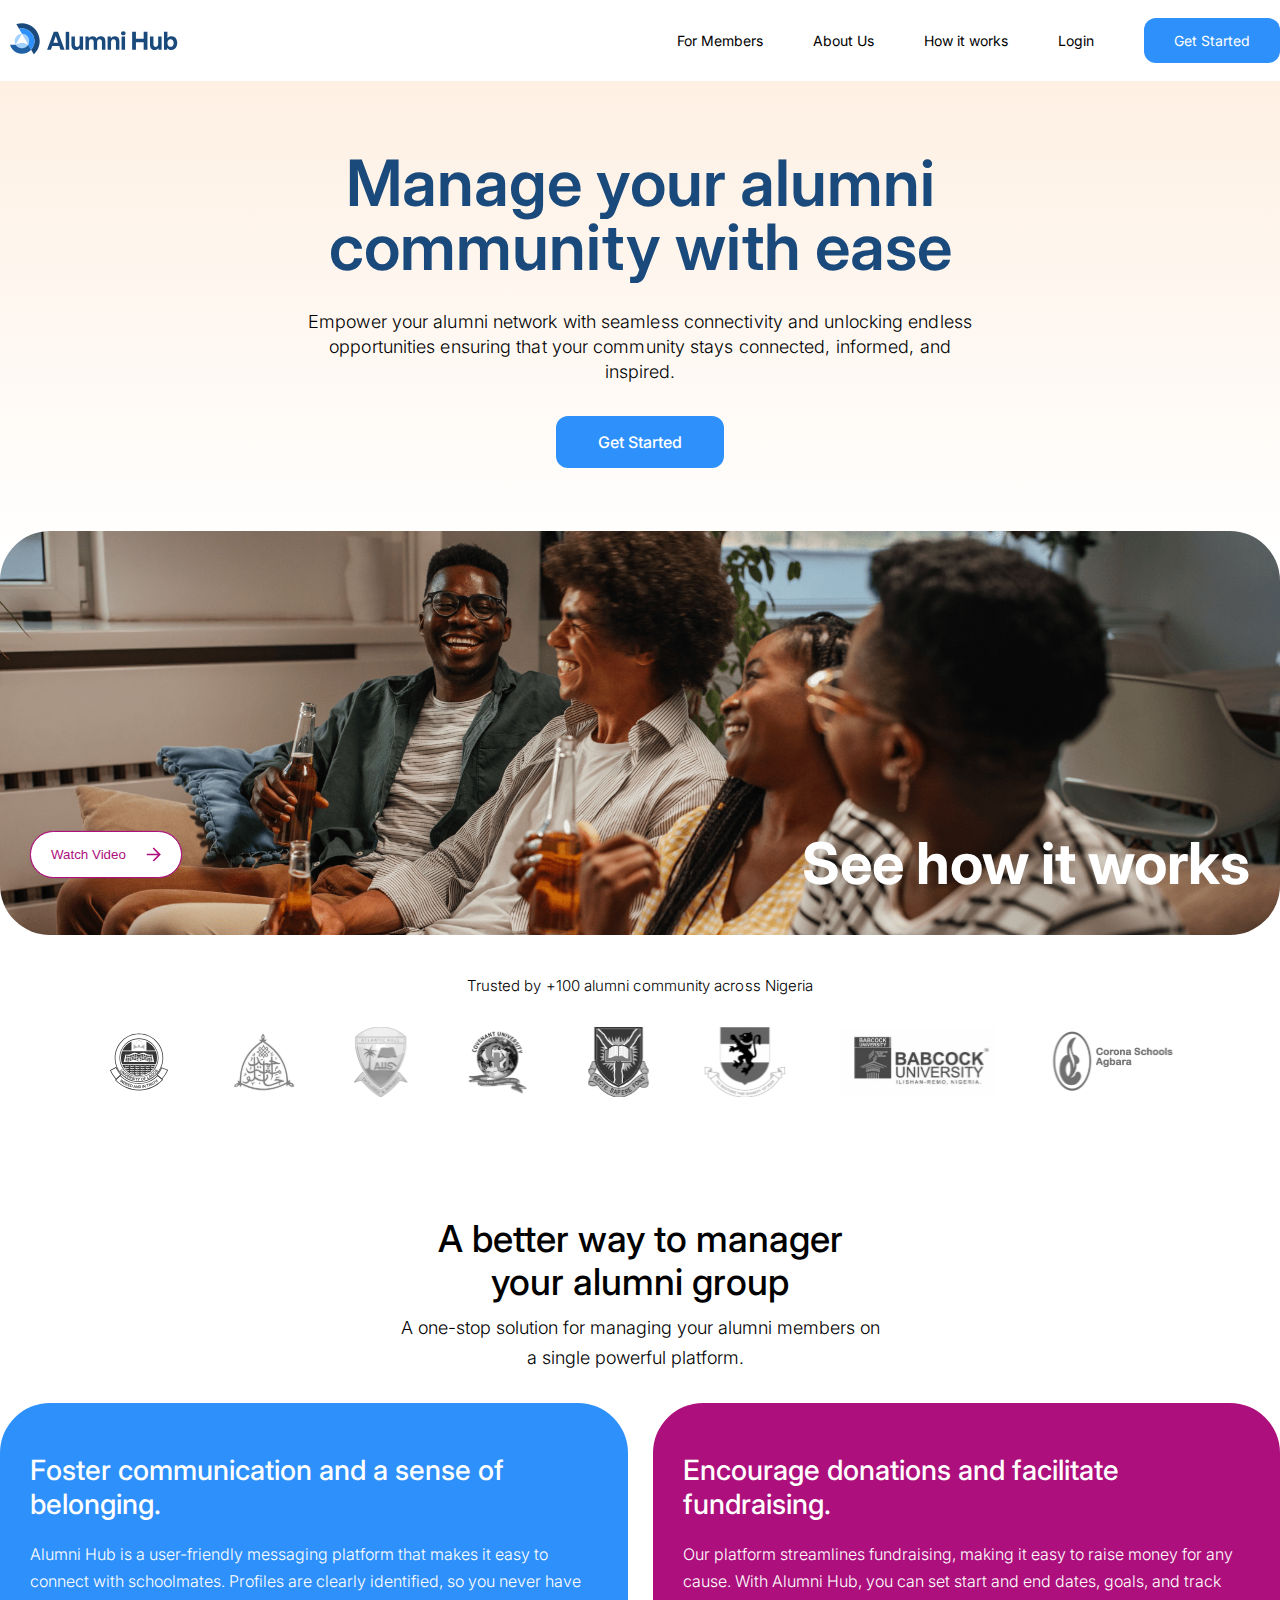
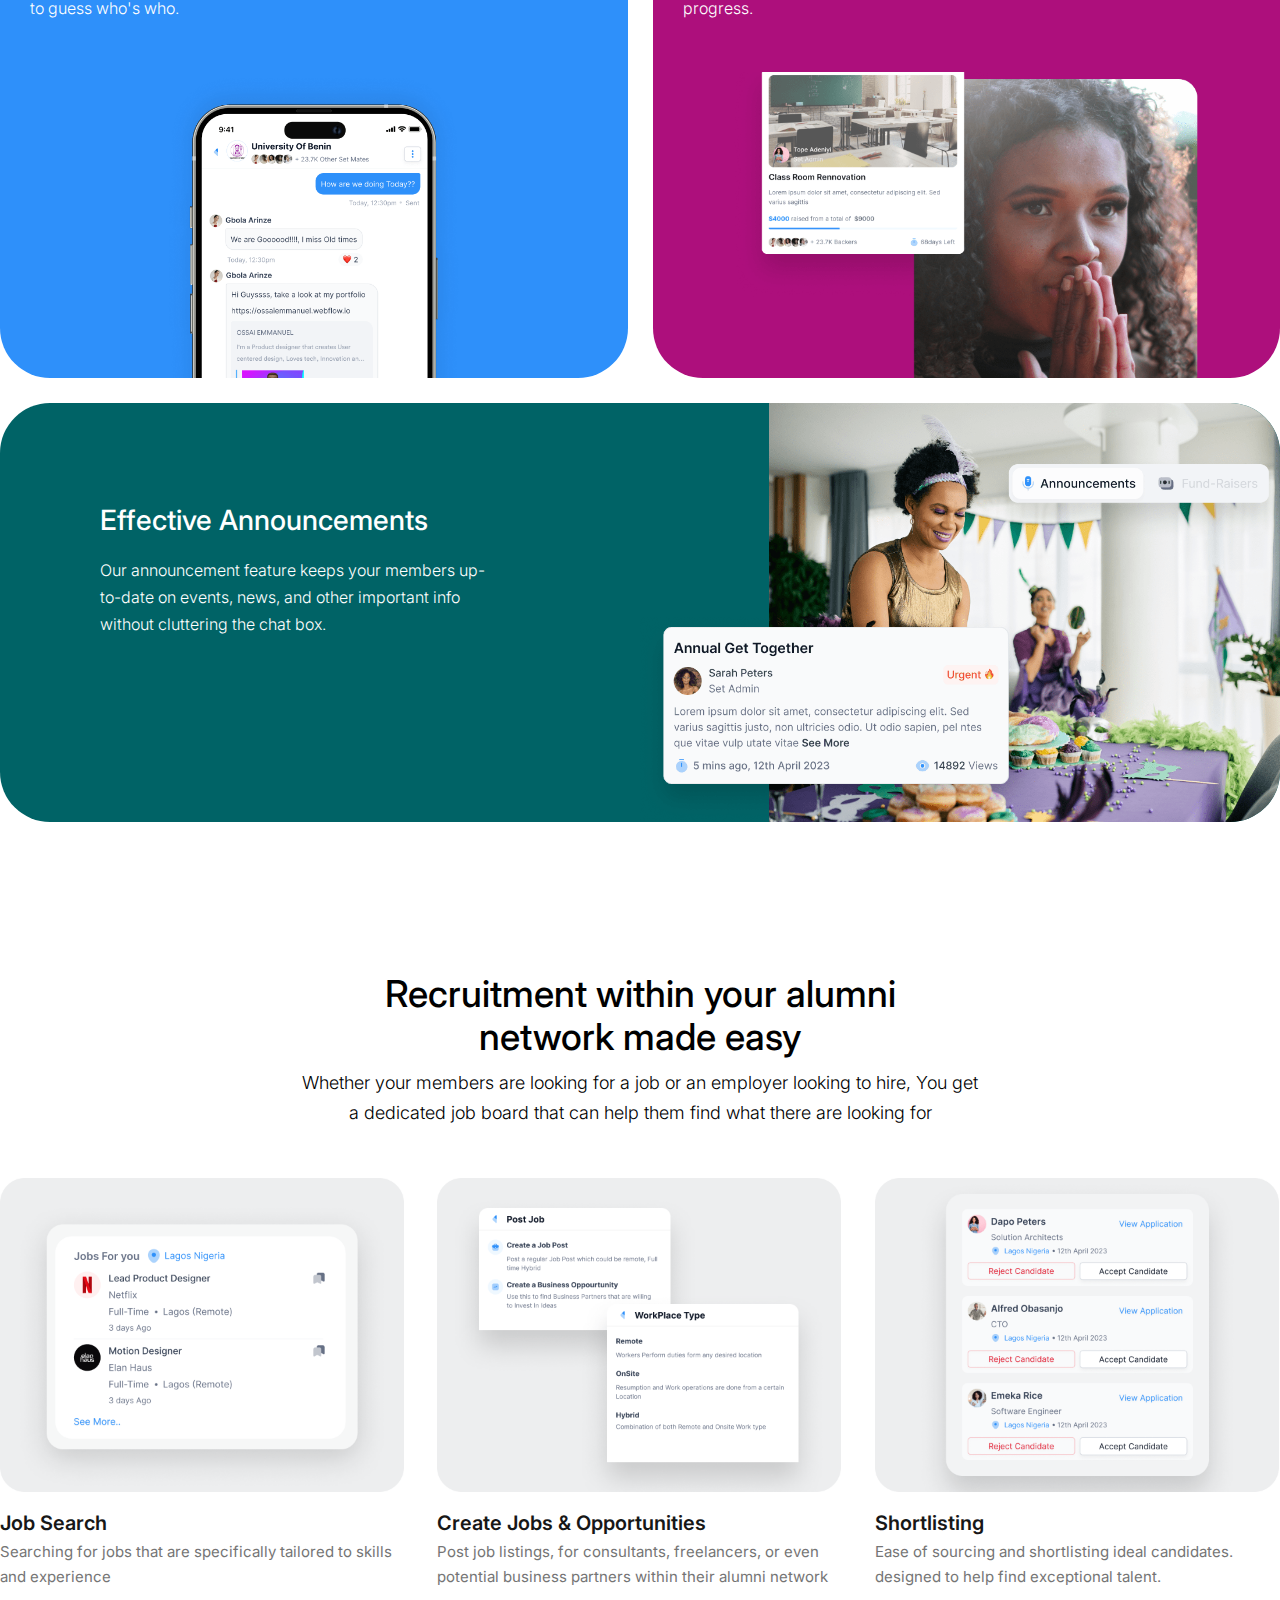
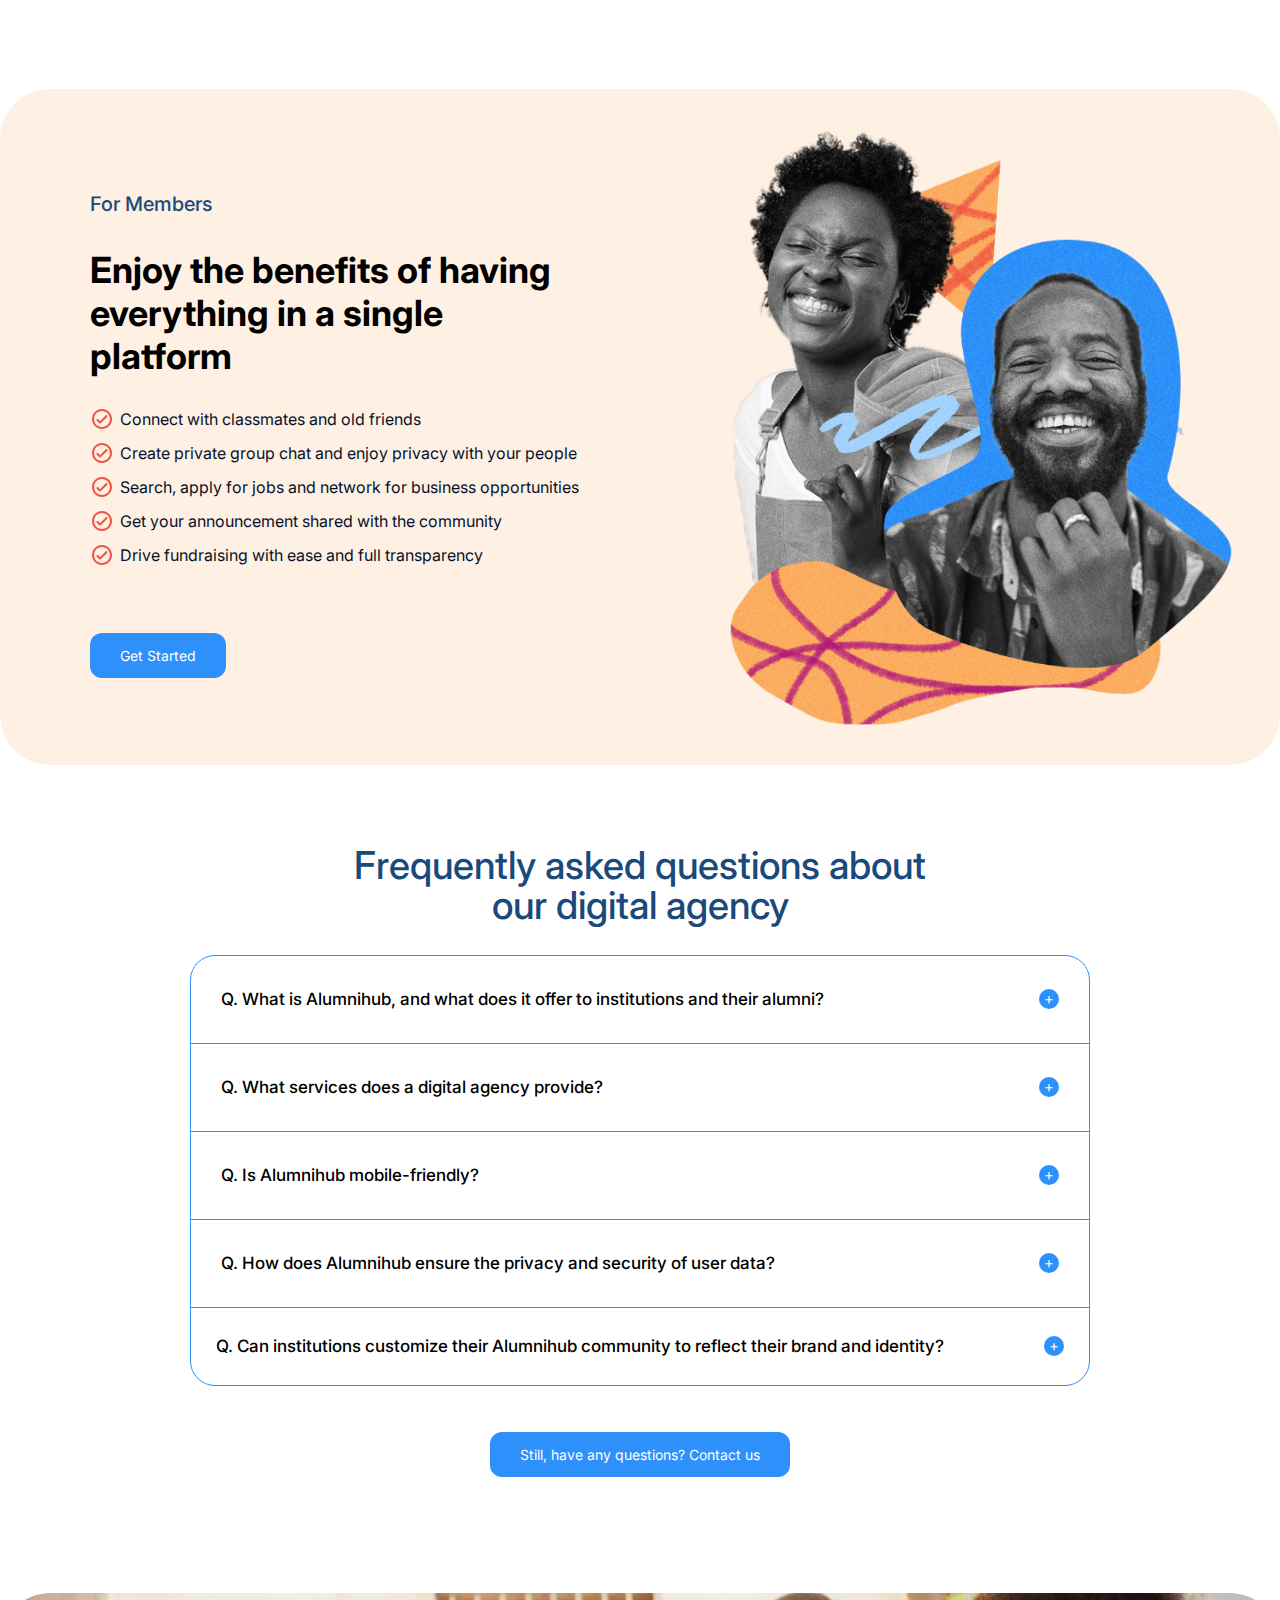
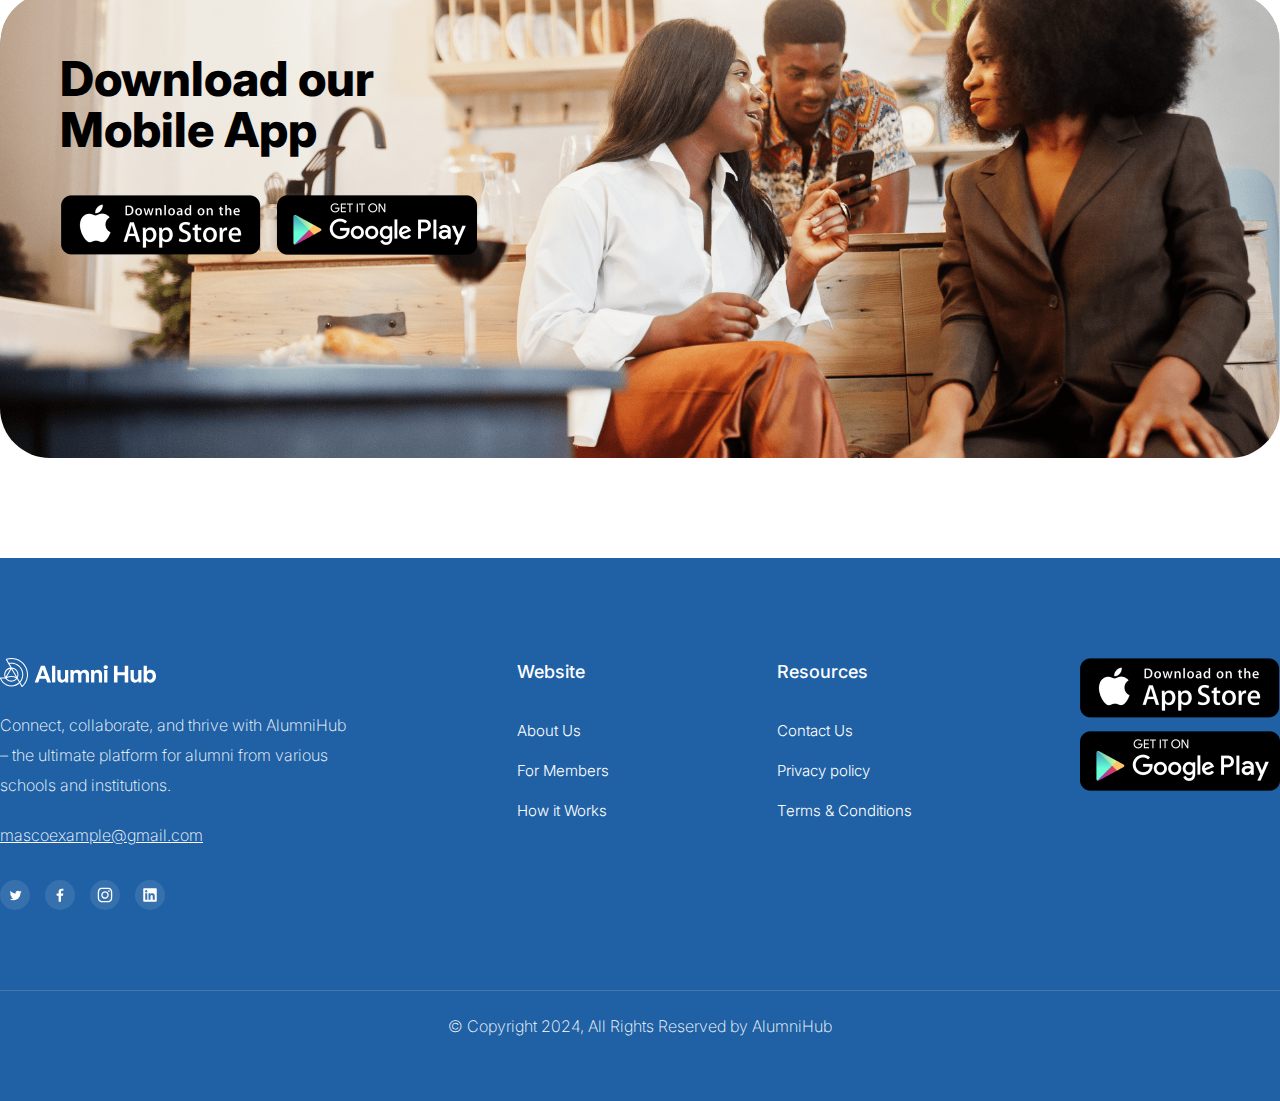
==== commit 7494c6fd: "feat: cvkbdf" ====
--- a/index.html
+++ b/index.html
@@ -409,18 +409,35 @@
             </a>
 
             <div class="footer-socials mt-30">
-              <div class="footer-social">
-                <img src="./assets/logo-twitter.svg" alt="" />
-              </div>
-              <div class="footer-social">
-                <img src="./assets/logo-fb.svg" alt="" />
-              </div>
-              <div class="footer-social">
-                <img src="./assets/logo-instagram.svg" alt="" />
-              </div>
-              <div class="footer-social">
-                <img src="./assets/logo-linkedIn.svg" alt="" />
-              </div>
+              <a href="#" target="_blank">
+                <div class="footer-social">
+                  <img src="./assets/logo-twitter.svg" alt="" />
+                </div>
+              </a>
+
+              <a
+                href="https://www.facebook.com/profile.php?id=61570496732159"
+                target="_blank"
+              >
+                <div class="footer-social">
+                  <img src="./assets/logo-fb.svg" alt="" />
+                </div>
+              </a>
+
+              <a href="https://www.instagram.com/alumnihub/" target="_blank">
+                <div class="footer-social">
+                  <img src="./assets/logo-instagram.svg" alt="" />
+                </div>
+              </a>
+
+              <a
+                href="https://www.linkedin.com/company/alumni-hub"
+                target="_blank"
+              >
+                <div class="footer-social">
+                  <img src="./assets/logo-linkedIn.svg" alt="" />
+                </div>
+              </a>
             </div>
           </div>
           <div>
--- a/main.css
+++ b/main.css
@@ -1628,6 +1628,7 @@
   justify-content: flex-end;
   align-items: stretch;
   cursor: pointer;
+  display: none;
 }
 
 .mobile-side-nav {
@@ -1636,6 +1637,8 @@
   max-width: 30rem;
   z-index: 4;
   padding: 2rem;
+
+  margin-left: auto;
 }
 
 .mobile-side-nav__top {
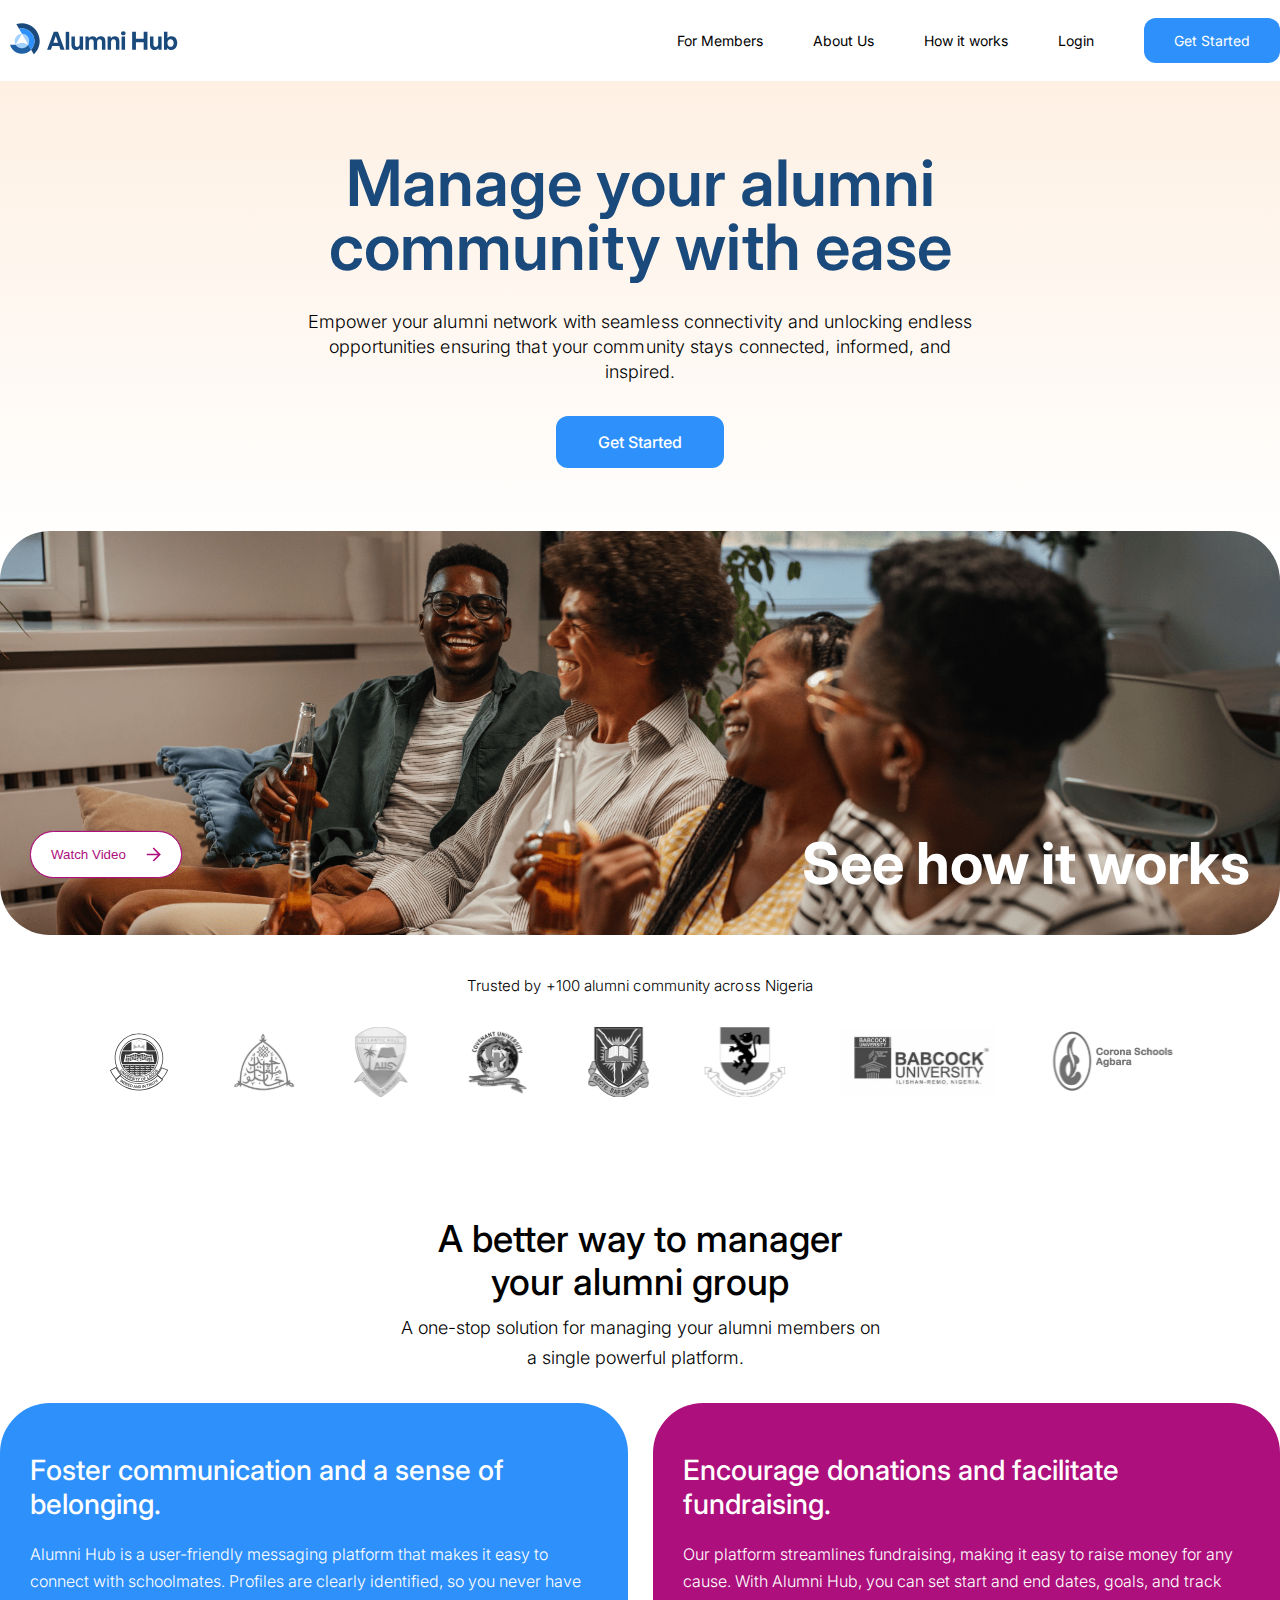
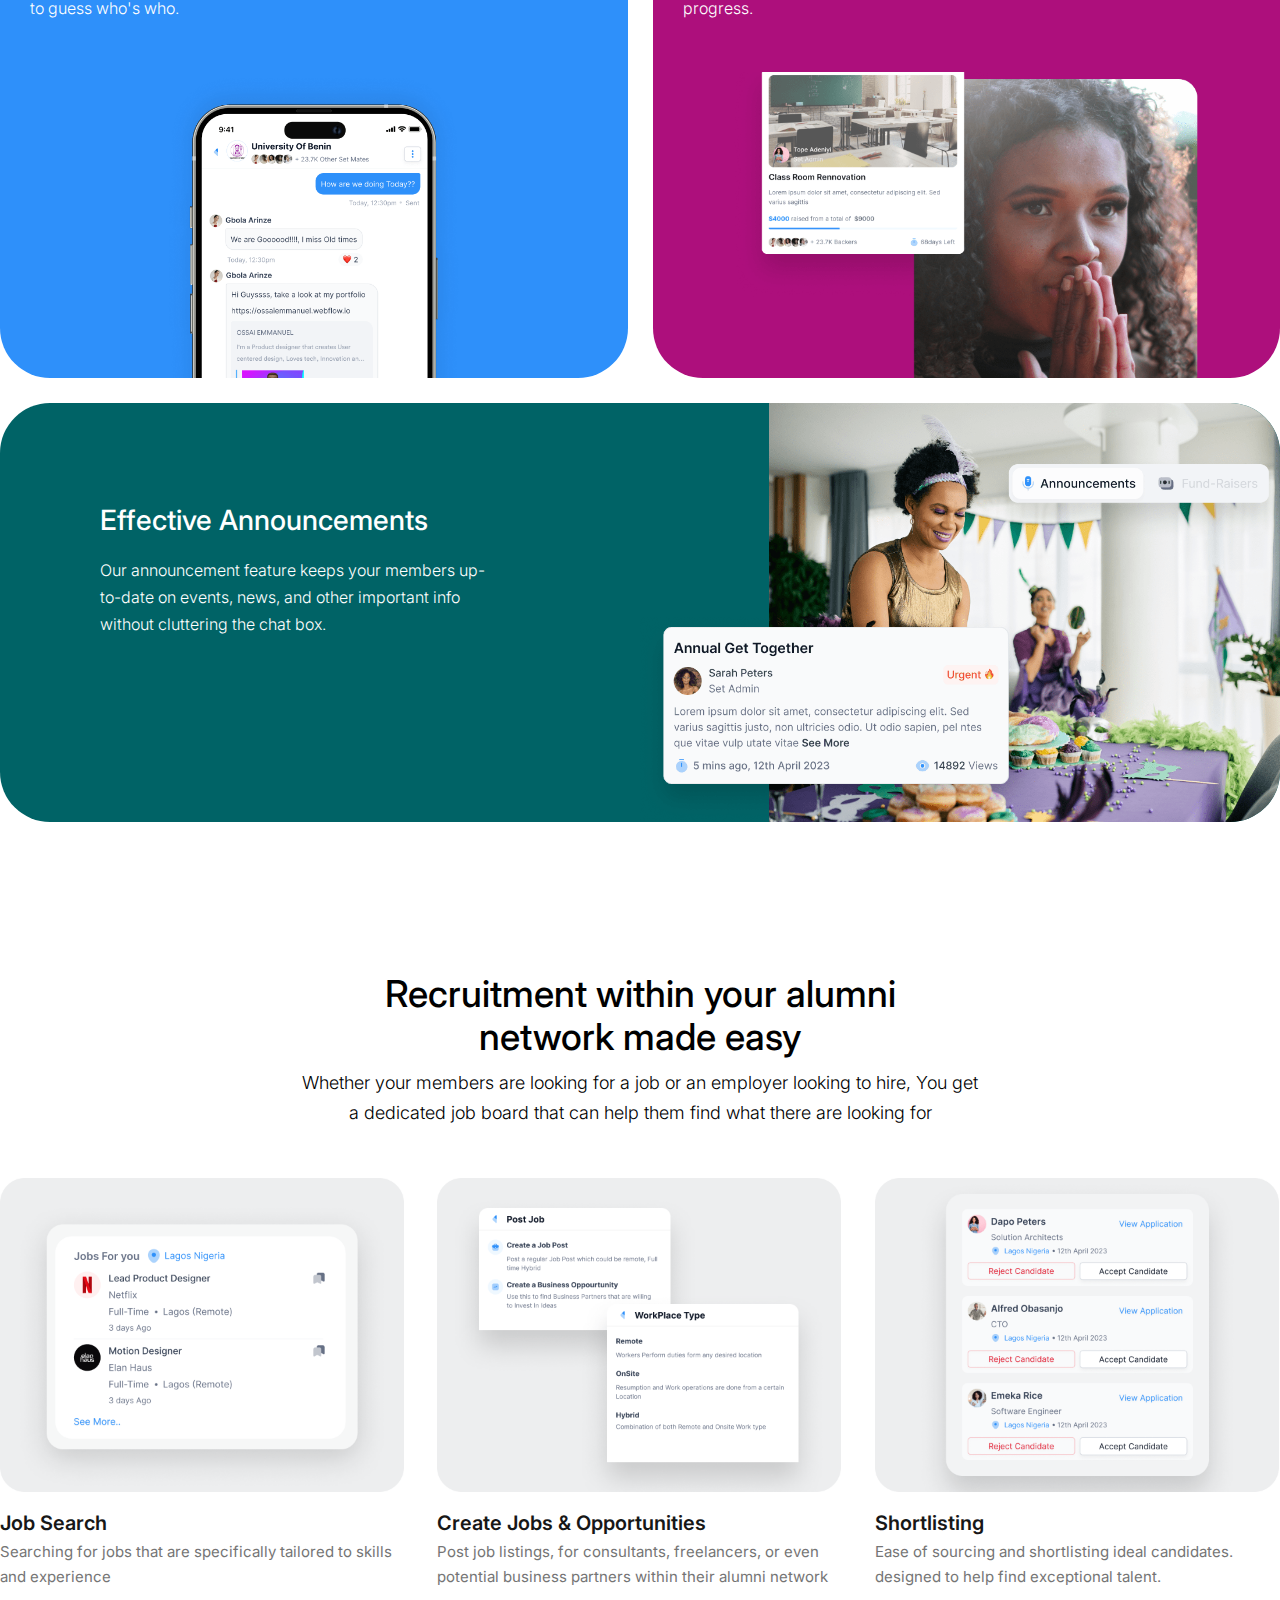
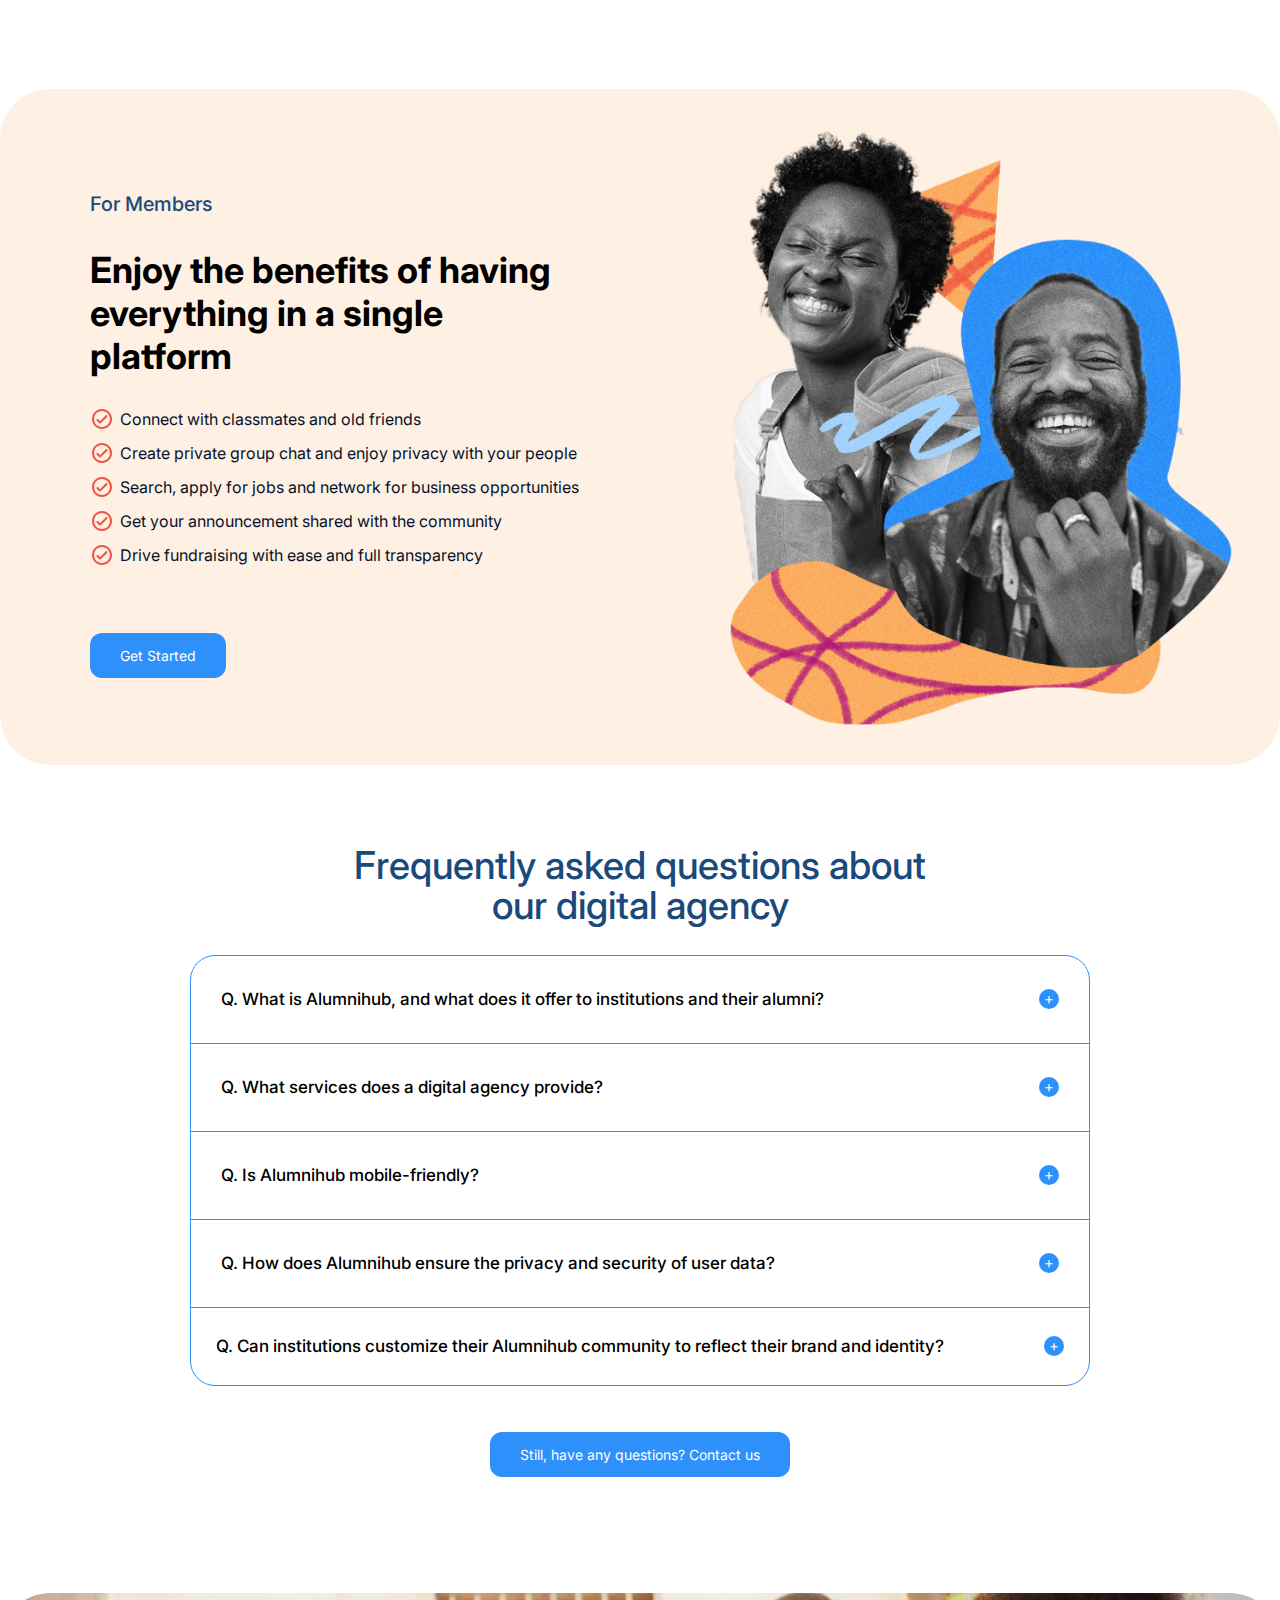
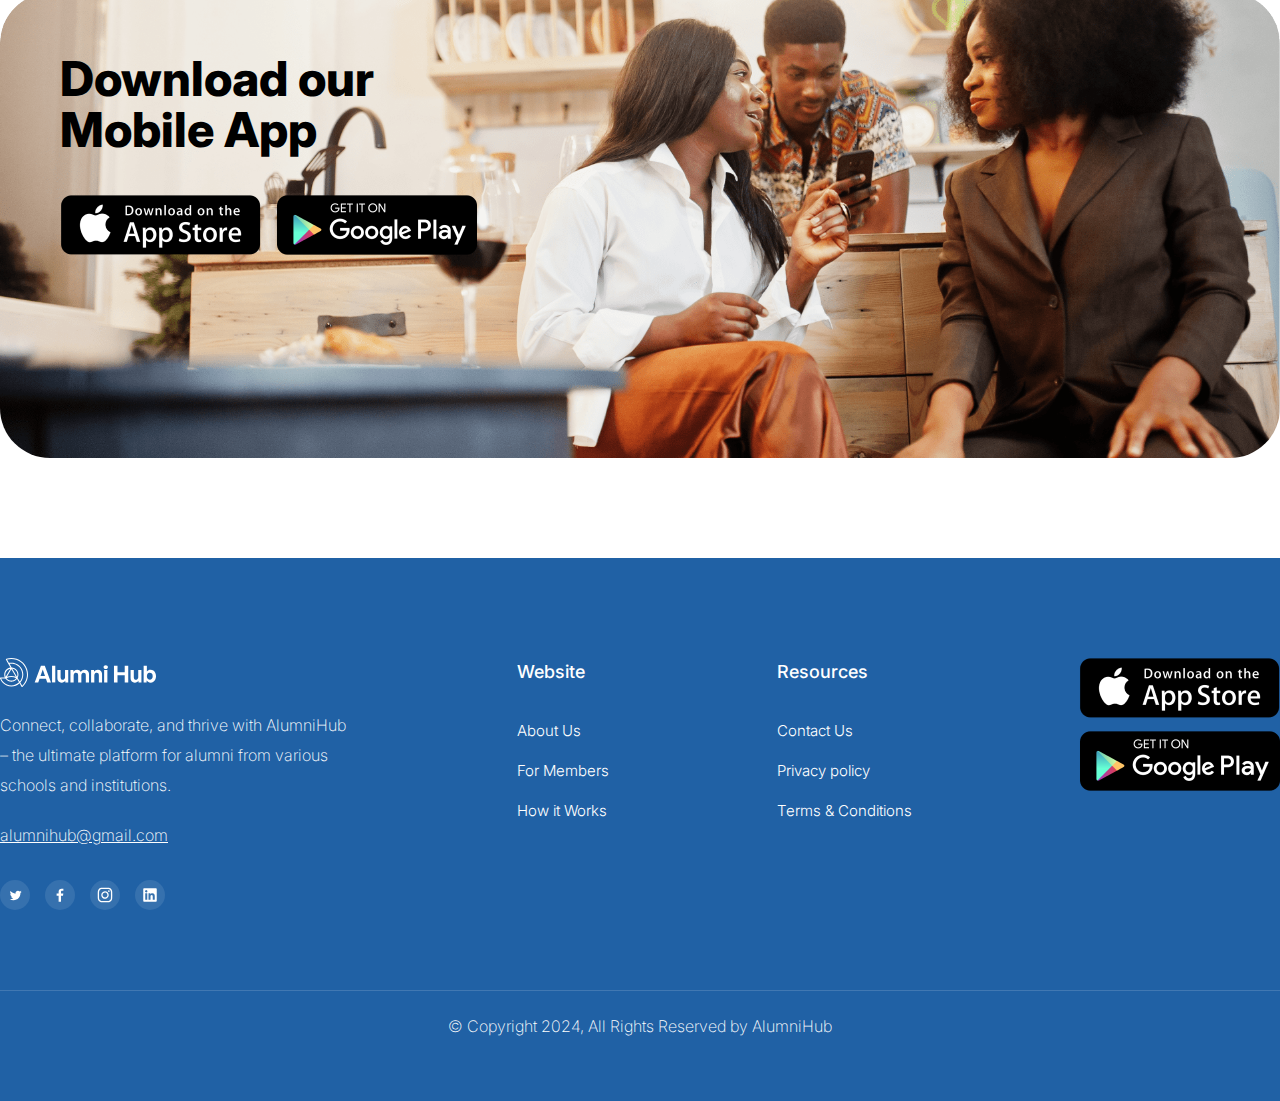
==== commit 97118825: "knvsd" ====
--- a/index.html
+++ b/index.html
@@ -50,7 +50,12 @@
           <a href="/for-members.html" class="l l-2">For Members</a>
           <a href="/about.html" class="l l-2">About Us</a>
           <a href="/how.html" class="l l-2">How it works</a>
-          <a href="#" class="l l-2">Login</a>
+          <a
+            href="https://admin.alumnionline.net/"
+            class="l l-2"
+            target="_blank"
+            >Login</a
+          >
           <a href="/get-started.html" class="l l-1">Get Started</a>
         </div>
 
@@ -404,9 +409,7 @@
               platform for alumni from various schools and institutions.
             </p>
 
-            <a href="#" class="p8 max-width-400 mt-20">
-              mascoexample@gmail.com
-            </a>
+            <a href="#" class="p8 max-width-400 mt-20"> alumnihub@gmail.com </a>
 
             <div class="footer-socials mt-30">
               <a href="#" target="_blank">
@@ -454,7 +457,7 @@
             <h5 class="h10">Resources</h5>
 
             <div class="footer-links mt-30">
-              <a href="#" class="l l-3">Contact Us</a>
+              <a href="/about.html#message" class="l l-3">Contact Us</a>
               <a href="/privacy.html" class="l l-3">Privacy policy</a>
               <a href="/terms.html" class="l l-3">Terms & Conditions</a>
             </div>
--- a/main.css
+++ b/main.css
@@ -212,8 +212,8 @@
 /* Headings */
 .h1 {
   font-weight: 600;
-  font-size: clamp(4.5rem, 5vw, 7.2rem);
-  line-height: clamp(5rem, 5vw, 7.5rem);
+  font-size: clamp(3.5rem, 5vw, 7.2rem);
+  line-height: clamp(4rem, 5vw, 7.5rem);
   color: var(--color-3);
 }
 .h2 {
@@ -1137,6 +1137,10 @@
   border-radius: 1.2rem;
 }
 
+.btn-submit:disabled {
+  background-color: #2e91fad1;
+}
+
 .engage-section {
   padding-block: 10rem;
 }
@@ -1617,7 +1621,7 @@
 }
 
 .overlay {
-  position: absolute;
+  position: fixed;
   inset: 0;
   background-color: rgba(0, 0, 0, 0.563);
   -webkit-backdrop-filter: blur(5px);
@@ -1632,13 +1636,17 @@
 }
 
 .mobile-side-nav {
-  height: 100svh;
+  height: 100vh;
   background-color: #ffffff;
   max-width: 30rem;
   z-index: 4;
   padding: 2rem;
 
   margin-left: auto;
+
+  position: fixed;
+  right: 0;
+  align-self: flex-end;
 }
 
 .mobile-side-nav__top {
@@ -1647,3 +1655,35 @@
   justify-content: space-between;
   gap: 1rem;
 }
+
+.good-notification {
+  position: fixed;
+  bottom: 1rem;
+  right: 1rem;
+
+  background-color: green;
+  border-radius: 0.6rem;
+
+  padding: 1rem 3rem;
+  color: #ffffff;
+  font-weight: 300;
+  font-size: 1.3rem;
+
+  display: none;
+}
+
+.bad-notification {
+  position: fixed;
+  bottom: 1rem;
+  right: 1rem;
+
+  background-color: #dc1a1a;
+  border-radius: 0.6rem;
+
+  padding: 1rem 3rem;
+  color: #ffffff;
+  font-weight: 300;
+  font-size: 1.3rem;
+
+  display: none;
+}
